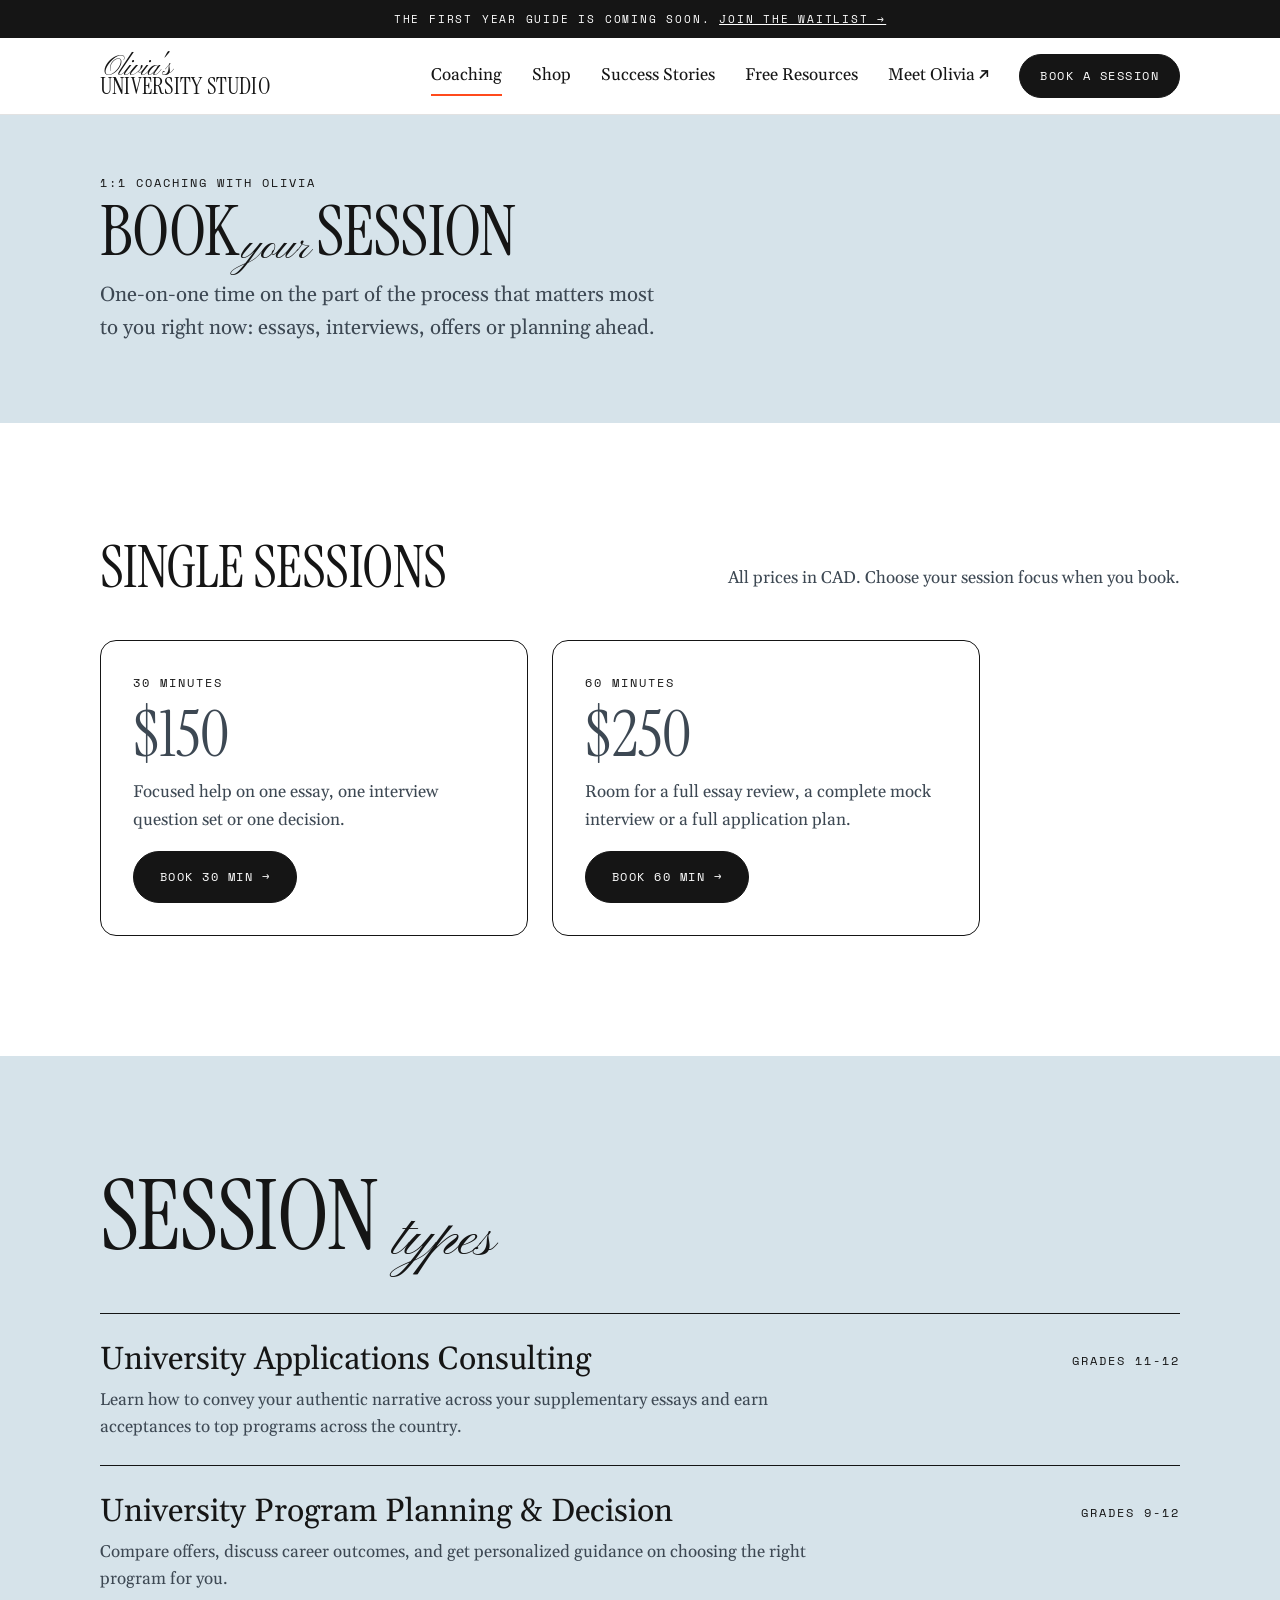
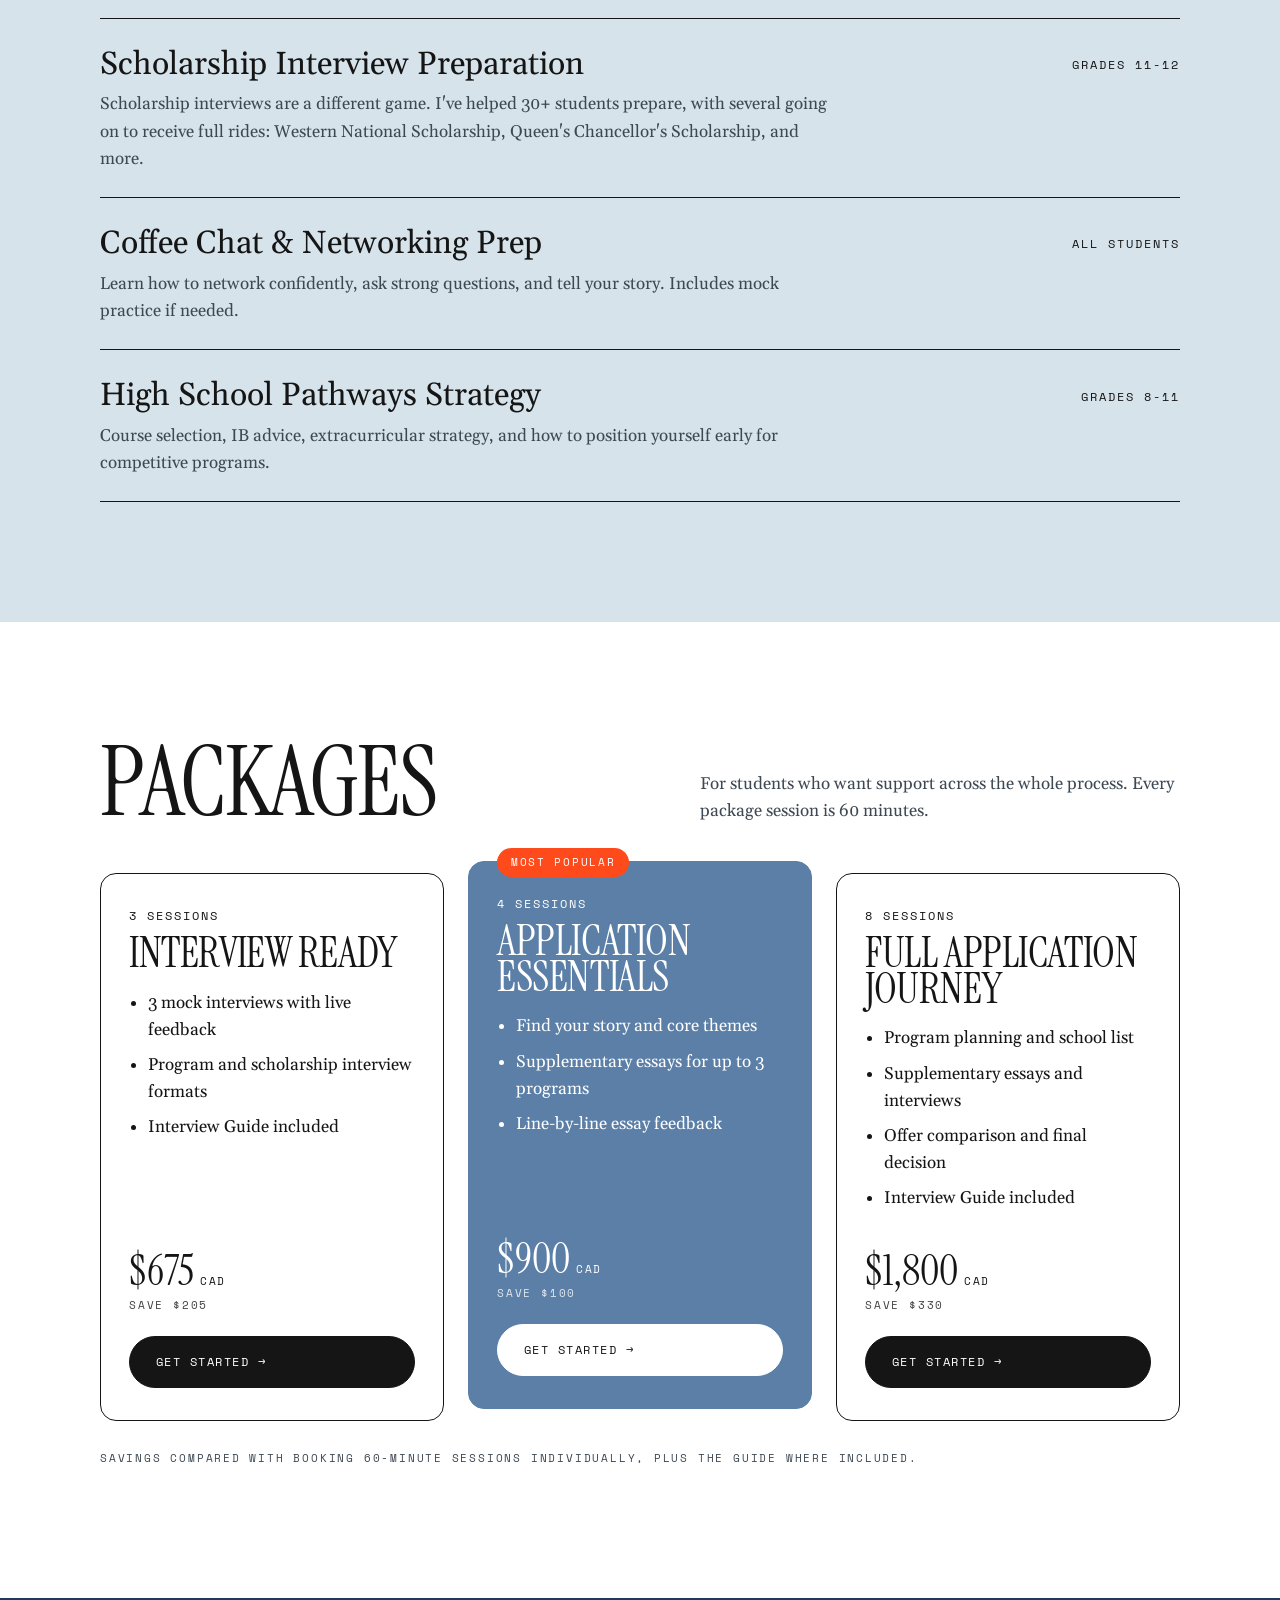
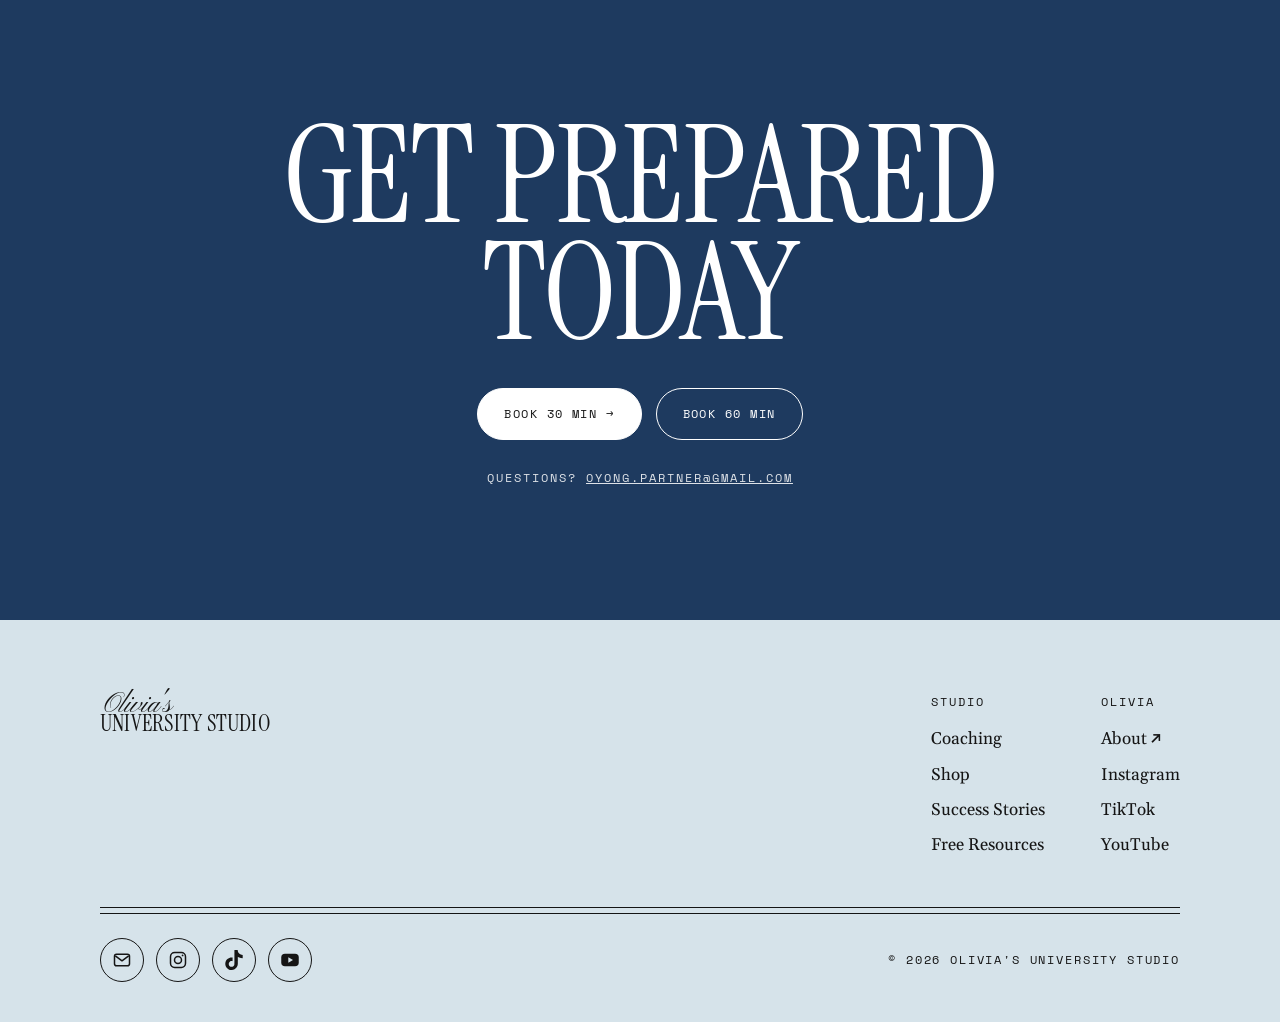
==== coaching.html @ 2d291491 "Get prepared today, with class of 2026 and 2027 promo cards Co-Authored-By: Claude Opus 5.5 <noreply" ====
<!doctype html>
<html lang="en">
<head>
  <meta charset="utf-8">
  <meta name="viewport" content="width=device-width, initial-scale=1">
  <title>1:1 Coaching | Olivia's University Studio</title>
  <meta name="description" content="1:1 university admissions coaching: 30 min $150, 60 min $250 CAD. Applications, scholarship interviews, program decisions and high school pathways.">
  <meta property="og:title" content="1:1 Coaching | Olivia's University Studio">
  <meta property="og:type" content="website">
  <link rel="icon" href="assets/favicon.svg" type="image/svg+xml">
  <link rel="preconnect" href="https://fonts.googleapis.com">
  <link rel="preconnect" href="https://fonts.gstatic.com" crossorigin>
  <link href="https://fonts.googleapis.com/css2?family=Instrument+Serif:ital@0;1&family=Pinyon+Script&family=Gelasio:ital,wght@0,400;0,600;0,700;1,400;1,700&family=Space+Mono:wght@400;700&display=swap" rel="stylesheet">
  <link rel="stylesheet" href="assets/brand.css?v=202610042224">
  <link rel="stylesheet" href="assets/site.css?v=202610042224">
</head>
<body>
  <div class="announce mono">The First Year Guide is coming soon. <a data-link="waitlist" href="https://forms.gle/zMGZJQcMr5tQE6yZ8">Join the waitlist &rarr;</a></div>

  <header class="site-header">
    <div class="wrap header-inner">
      <a class="brand" href="./" aria-label="Olivia's University Studio home">
        <span class="script">Olivia's</span>
        <span class="display">University Studio</span>
      </a>
      <button class="nav-toggle mono" aria-expanded="false" aria-controls="site-nav">Menu</button>
      <nav class="site-nav" id="site-nav">
        <a href="coaching.html" aria-current="page">Coaching</a>
        <a href="shop.html">Shop</a>
        <a href="stories.html">Success Stories</a>
        <a href="resources.html">Free Resources</a>
        <a data-link="portfolio" href="/">Meet Olivia &nearr;</a>
        <a class="btn btn-dark" data-link="book30" href="https://calendly.com/oyong-work/30min">Book a session</a>
      </nav>
    </div>
  </header>

  <main>
    <section class="page-hero">
      <div class="wrap">
        <span class="mono eyebrow">1:1 coaching with Olivia</span>
        <h1 class="display h-xl"><span>Book</span><span class="script">your</span><span>session</span></h1>
        <p class="lede">One-on-one time on the part of the process that matters most to you right now: essays, interviews, offers or planning ahead.</p>
      </div>
    </section>

    <section class="section" id="book">
      <div class="wrap">
        <div class="section-head reveal">
          <h2 class="display h-md">Single sessions</h2>
          <p>All prices in CAD. Choose your session focus when you book.</p>
        </div>
        <div class="pricing">
          <article class="price-card reveal">
            <span class="mono">30 minutes</span>
            <p class="price">$150</p>
            <p>Focused help on one essay, one interview question set or one decision.</p>
            <a class="btn btn-dark" data-link="book30" href="https://calendly.com/oyong-work/30min">Book 30 min &rarr;</a>
          </article>
          <article class="price-card reveal">
            <span class="mono">60 minutes</span>
            <p class="price">$250</p>
            <p>Room for a full essay review, a complete mock interview or a full application plan.</p>
            <a class="btn btn-dark" data-link="book60" href="https://calendly.com/oyong-hba2027-ivey/60-min">Book 60 min &rarr;</a>
          </article>
        </div>
      </div>
    </section>

    <section class="section" style="background: var(--mist);">
      <div class="wrap">
        <div class="section-head reveal">
          <h2 class="display h-lg">Session <span class="script">types</span></h2>
        </div>
        <ul class="toc reveal">
          <li>
            <h3>University Applications Consulting</h3>
            <span class="mono grade">Grades 11-12</span>
            <p>Learn how to convey your authentic narrative across your supplementary essays and earn acceptances to top programs across the country.</p>
          </li>
          <li>
            <h3>University Program Planning &amp; Decision</h3>
            <span class="mono grade">Grades 9-12</span>
            <p>Compare offers, discuss career outcomes, and get personalized guidance on choosing the right program for you.</p>
          </li>
          <li>
            <h3>Scholarship Interview Preparation</h3>
            <span class="mono grade">Grades 11-12</span>
            <p>Scholarship interviews are a different game. I've helped 30+ students prepare, with several going on to receive full rides: Western National Scholarship, Queen's Chancellor's Scholarship, and more.</p>
          </li>
          <li>
            <h3>Coffee Chat &amp; Networking Prep</h3>
            <span class="mono grade">All students</span>
            <p>Learn how to network confidently, ask strong questions, and tell your story. Includes mock practice if needed.</p>
          </li>
          <li>
            <h3>High School Pathways Strategy</h3>
            <span class="mono grade">Grades 8-11</span>
            <p>Course selection, IB advice, extracurricular strategy, and how to position yourself early for competitive programs.</p>
          </li>
        </ul>
      </div>
    </section>

    <section class="section" id="packages">
      <div class="wrap">
        <div class="section-head reveal">
          <h2 class="display h-lg">Packages</h2>
          <p>For students who want support across the whole process. Every package session is 60 minutes.</p>
        </div>
        <div class="package-grid">
          <article class="package reveal">
            <span class="mono">3 sessions</span>
            <h3 class="display">Interview Ready</h3>
            <ul>
              <li>3 mock interviews with live feedback</li>
              <li>Program and scholarship interview formats</li>
              <li>Interview Guide included</li>
            </ul>
            <p class="price">$675<small>CAD</small></p>
            <p class="mono save">Save $205</p>
            <a class="btn btn-dark" data-link="pkgInterview" href="mailto:oyong.partner@gmail.com">Get started &rarr;</a>
          </article>
          <article class="package featured reveal">
            <span class="badge mono">Most popular</span>
            <span class="mono">4 sessions</span>
            <h3 class="display">Application Essentials</h3>
            <ul>
              <li>Find your story and core themes</li>
              <li>Supplementary essays for up to 3 programs</li>
              <li>Line-by-line essay feedback</li>
            </ul>
            <p class="price">$900<small>CAD</small></p>
            <p class="mono save">Save $100</p>
            <a class="btn btn-dark" data-link="pkgEssentials" href="mailto:oyong.partner@gmail.com">Get started &rarr;</a>
          </article>
          <article class="package reveal">
            <span class="mono">8 sessions</span>
            <h3 class="display">Full Application Journey</h3>
            <ul>
              <li>Program planning and school list</li>
              <li>Supplementary essays and interviews</li>
              <li>Offer comparison and final decision</li>
              <li>Interview Guide included</li>
            </ul>
            <p class="price">$1,800<small>CAD</small></p>
            <p class="mono save">Save $330</p>
            <a class="btn btn-dark" data-link="pkgJourney" href="mailto:oyong.partner@gmail.com">Get started &rarr;</a>
          </article>
        </div>
        <p class="mono fine">Savings compared with booking 60-minute sessions individually, plus the guide where included.</p>
      </div>
    </section>

    <section class="section cta-band">
      <div class="wrap">
        <h2 class="display h-xl">Get prepared<br>today</h2>
        <div class="btn-row">
          <a class="btn btn-white" data-link="book30" href="https://calendly.com/oyong-work/30min">Book 30 min &rarr;</a>
          <a class="btn btn-ghost-white" data-link="book60" href="https://calendly.com/oyong-hba2027-ivey/60-min">Book 60 min</a>
        </div>
        <p class="mono">Questions? <a data-link="email" href="mailto:oyong.partner@gmail.com">oyong.partner@gmail.com</a></p>
      </div>
    </section>
  </main>

  <footer class="site-footer">
    <div class="wrap">
      <div class="footer-top">
        <a class="brand" href="./">
          <span class="script">Olivia's</span>
          <span class="display">University Studio</span>
        </a>
        <div class="footer-links">
          <div>
            <h4 class="mono">Studio</h4>
            <ul>
              <li><a href="coaching.html">Coaching</a></li>
              <li><a href="shop.html">Shop</a></li>
              <li><a href="stories.html">Success Stories</a></li>
              <li><a href="resources.html">Free Resources</a></li>
            </ul>
          </div>
          <div>
            <h4 class="mono">Olivia</h4>
            <ul>
              <li><a data-link="portfolio" href="/">About &nearr;</a></li>
              <li><a data-link="instagram" href="https://www.instagram.com/hey.coach.liv/">Instagram</a></li>
              <li><a data-link="tiktok" href="https://www.tiktok.com/@hey.coach.liv">TikTok</a></li>
              <li><a data-link="youtube" href="https://www.youtube.com/@OliviaUniStudio">YouTube</a></li>
            </ul>
          </div>
        </div>
      </div>
      <hr class="double-rule">
      <div class="footer-meta mono">
        <div class="handles footer-social">
          <a data-link="email" href="mailto:oyong.partner@gmail.com" aria-label="Email oyong.partner@gmail.com"><svg viewBox="0 0 24 24" fill="none" stroke="currentColor" stroke-width="1.8" stroke-linejoin="round" aria-hidden="true"><rect x="3" y="5" width="18" height="14" rx="2.5"/><path d="M4 7l8 6 8-6"/></svg></a>
          <a data-link="instagram" href="https://www.instagram.com/hey.coach.liv/" aria-label="Instagram @hey.coach.liv"><svg viewBox="0 0 24 24" fill="none" stroke="currentColor" stroke-width="1.8" aria-hidden="true"><rect x="3" y="3" width="18" height="18" rx="5"/><circle cx="12" cy="12" r="4.2"/><circle cx="17.5" cy="6.5" r="1.1" fill="currentColor" stroke="none"/></svg></a>
          <a data-link="tiktok" href="https://www.tiktok.com/@hey.coach.liv" aria-label="TikTok @hey.coach.liv"><svg viewBox="0 0 24 24" fill="currentColor" aria-hidden="true"><path d="M12.525.02c1.31-.02 2.61-.01 3.91-.02.08 1.53.63 3.09 1.75 4.17 1.12 1.11 2.7 1.62 4.24 1.79v4.03c-1.44-.05-2.89-.35-4.2-.97-.57-.26-1.1-.59-1.62-.93-.01 2.92.01 5.84-.02 8.75-.08 1.4-.54 2.79-1.35 3.94-1.31 1.92-3.58 3.17-5.91 3.21-1.43.08-2.86-.31-4.08-1.03-2.02-1.19-3.44-3.37-3.65-5.71-.02-.5-.03-1-.01-1.49.18-1.9 1.12-3.72 2.58-4.96 1.66-1.44 3.98-2.13 6.15-1.72.02 1.48-.04 2.96-.04 4.44-.99-.32-2.15-.23-3.02.37-.63.41-1.11 1.04-1.36 1.75-.21.51-.15 1.07-.14 1.61.24 1.64 1.82 3.02 3.5 2.87 1.12-.01 2.19-.66 2.77-1.61.19-.33.4-.67.41-1.06.1-1.79.06-3.57.07-5.36.01-4.03-.01-8.05.02-12.07z"/></svg></a>
          <a data-link="youtube" href="https://www.youtube.com/@OliviaUniStudio" aria-label="YouTube @OliviaUniStudio"><svg viewBox="0 0 24 24" aria-hidden="true"><rect x="1.5" y="4.5" width="21" height="15" rx="4.5" fill="currentColor"/><path d="M10 8.8v6.4l5.6-3.2z" style="fill: var(--mist)"/></svg></a>
        </div>

        <span>&copy; <span data-year>2026</span> Olivia's University Studio</span>
      </div>
    </div>
  </footer>

  <script src="assets/main.js?v=202610042224"></script>
</body>
</html>
---- assets/brand.css ----
/* Brand system shared by hey-coach-liv.github.io and /studio. Keep both copies identical. */
:root {
  --steel: #5b7fa6;
  --dusty: #88aec0;
  --mist: #d6e3ea;
  --mist-light: #edf3f6;
  --slate: #4a6e86;
  --navy: #1e3a5f;
  --ink: #151515;
  --ink-soft: #3d4853;
  --white: #ffffff;
  --accent: #ff4a1c;
  --queens: #b90e31;
  --western: #4f2683;

  --font-display: "Instrument Serif", "Times New Roman", serif;
  --font-script: "Pinyon Script", cursive;
  --font-body: "Gelasio", Georgia, serif;
  --font-mono: "Space Mono", ui-monospace, monospace;

  --wrap: 1160px;
  --gutter: clamp(16px, 4vw, 40px);
  --radius: 16px;
  --shadow-hard: 6px 6px 0 var(--ink);
}

*, *::before, *::after { box-sizing: border-box; }
html { scroll-behavior: smooth; }
body {
  margin: 0;
  background: var(--mist-light);
  color: var(--ink);
  font-family: var(--font-body);
  font-size: 1.0625rem;
  line-height: 1.6;
  -webkit-font-smoothing: antialiased;
  overflow-x: hidden;
}
img, svg { display: block; max-width: 100%; }
a { color: inherit; }
p { margin: 0 0 1em; }
h1, h2, h3 { margin: 0; font-weight: 400; }

.wrap { max-width: var(--wrap); margin: 0 auto; padding: 0 var(--gutter); }
.section { padding: clamp(64px, 10vw, 120px) 0; }
.sr-only { position: absolute; width: 1px; height: 1px; overflow: hidden; clip: rect(0 0 0 0); white-space: nowrap; }

/* Type */
.display {
  font-family: var(--font-display);
  font-weight: 400;
  text-transform: uppercase;
  line-height: 0.86;
  letter-spacing: -0.01em;
}
.script {
  font-family: var(--font-script);
  text-transform: none;
  letter-spacing: 0;
  line-height: 1;
}
.mono {
  font-family: var(--font-mono);
  font-size: 0.78rem;
  letter-spacing: 0.16em;
  text-transform: uppercase;
}
.h-xl { font-size: clamp(3.6rem, 11vw, 8.5rem); }
.h-lg { font-size: clamp(3rem, 8vw, 6rem); }
.h-md { font-size: clamp(2.2rem, 5vw, 3.6rem); }
.h-xl .script, .h-lg .script, .h-md .script { font-size: 0.62em; display: inline-block; transform: translateY(0.08em); }
.lede { font-size: clamp(1.1rem, 1.6vw, 1.3rem); color: var(--ink-soft); max-width: 36rem; }
.eyebrow { display: block; margin-bottom: 20px; }

/* Buttons */
.btn {
  display: inline-flex;
  align-items: center;
  gap: 10px;
  padding: 15px 26px;
  border-radius: 999px;
  border: 1.5px solid var(--ink);
  font-family: var(--font-mono);
  font-size: 0.78rem;
  letter-spacing: 0.12em;
  text-transform: uppercase;
  text-decoration: none;
  transition: transform 0.15s ease, box-shadow 0.15s ease, background 0.15s ease;
}
.btn:hover { transform: translate(-2px, -2px); box-shadow: 4px 4px 0 var(--ink); }
.btn-dark { background: var(--ink); color: var(--white); }
.btn-dark:hover { box-shadow: 4px 4px 0 var(--accent); }
.btn-light { background: transparent; color: var(--ink); }
.btn-white { background: var(--white); color: var(--ink); border-color: var(--white); }
.btn-white:hover { box-shadow: 4px 4px 0 var(--ink); }
.btn-ghost-white { background: transparent; color: var(--white); border-color: var(--white); }
.btn-ghost-white:hover { box-shadow: 4px 4px 0 var(--white); }
.btn-row { display: flex; flex-wrap: wrap; gap: 14px; }

/* Header */
.announce {
  background: var(--ink);
  color: var(--white);
  text-align: center;
  padding: 10px var(--gutter);
  font-size: 0.7rem;
}
.announce a { color: var(--white); }
.site-header {
  position: sticky;
  top: 0;
  z-index: 50;
  background: rgba(237, 243, 246, 0.92);
  backdrop-filter: blur(10px);
  border-bottom: 1px solid rgba(21, 21, 21, 0.12);
}
.header-inner { display: flex; align-items: center; justify-content: space-between; gap: 24px; min-height: 76px; }
.site-nav { display: flex; align-items: center; gap: 30px; }
.site-nav a { text-decoration: none; }
.site-nav a:not(.btn) { position: relative; padding: 6px 0; }
.site-nav a:not(.btn)::after {
  content: "";
  position: absolute;
  left: 0; right: 100%; bottom: 0;
  height: 1.5px;
  background: var(--accent);
  transition: right 0.2s ease;
}
.site-nav a:not(.btn):hover::after, .site-nav a[aria-current="page"]::after { right: 0; }
.site-nav .btn { padding: 11px 20px; }
.nav-toggle {
  display: none;
  background: none;
  border: 1.5px solid var(--ink);
  border-radius: 999px;
  padding: 9px 16px;
  font: inherit;
  cursor: pointer;
}

@media (max-width: 860px) {
  .nav-toggle { display: inline-block; }
  .site-nav {
    position: absolute;
    top: 100%; left: 0; right: 0;
    flex-direction: column;
    align-items: flex-start;
    gap: 18px;
    padding: 24px var(--gutter) 32px;
    background: var(--mist-light);
    border-bottom: 1px solid rgba(21, 21, 21, 0.12);
    display: none;
  }
  .site-nav.is-open { display: flex; }
}

/* Footer */
.site-footer { background: var(--mist); padding: 72px 0 40px; }
.footer-top { display: flex; flex-wrap: wrap; justify-content: space-between; gap: 40px; }
.footer-links { display: flex; gap: 56px; flex-wrap: wrap; }
.footer-links h4 { margin: 0 0 14px; font-weight: 400; }
.footer-links ul { list-style: none; margin: 0; padding: 0; display: grid; gap: 8px; }
.footer-links a { text-decoration: none; }
.footer-links a:hover { text-decoration: underline; text-decoration-color: var(--accent); }
.double-rule { border: 0; border-top: 1.5px solid var(--ink); border-bottom: 1.5px solid var(--ink); height: 7px; margin: 48px 0 24px; }
.footer-meta { display: flex; flex-wrap: wrap; justify-content: space-between; align-items: center; gap: 16px 32px; font-size: 0.72rem; }
.footer-meta a { text-decoration: none; }
.footer-meta .handles { display: flex; flex-wrap: wrap; gap: 12px 28px; }

/* Shared marks */
.mountains { width: 120px; color: currentColor; }
.scribble { position: absolute; pointer-events: none; color: var(--accent); }
.photo-placeholder {
  display: grid;
  place-items: center;
  aspect-ratio: 1;
  border-radius: 50%;
  background: radial-gradient(circle at 50% 35%, #f4f6f8, #a9b3bc);
  color: var(--ink-soft);
  text-align: center;
  padding: 20px;
}

/* Reveal on scroll */
.reveal { opacity: 0; transform: translateY(18px); transition: opacity 0.6s ease, transform 0.6s ease; }
.reveal.is-visible { opacity: 1; transform: none; }
@media (prefers-reduced-motion: reduce) {
  html { scroll-behavior: auto; }
  .reveal { opacity: 1; transform: none; transition: none; }
  .btn { transition: none; }
}

:focus-visible { outline: 2px solid var(--accent); outline-offset: 3px; }

/* Pencil cursor */
html, body { cursor: url("data:image/svg+xml,<svg xmlns='http://www.w3.org/2000/svg' width='32' height='32' viewBox='0 0 32 32'><path d='M10 6 L26 22 L22 26 L6 10 Z' fill='%23f5c644' stroke='%23151515' stroke-width='1.5' stroke-linejoin='round'/><path d='M26 22 L29 25 L25 29 L22 26 Z' fill='%23f2a7bc' stroke='%23151515' stroke-width='1.5' stroke-linejoin='round'/><path d='M2 2 L10 6 L6 10 Z' fill='%23f3d9b1' stroke='%23151515' stroke-width='1.5' stroke-linejoin='round'/><path d='M2 2 L5.5 3.8 L3.8 5.5 Z' fill='%23151515'/></svg>") 2 2, auto; }
a, button, .btn, [role="button"], summary, label { cursor: url("data:image/svg+xml,<svg xmlns='http://www.w3.org/2000/svg' width='32' height='32' viewBox='0 0 32 32'><path d='M10 6 L26 22 L22 26 L6 10 Z' fill='%23f5c644' stroke='%23151515' stroke-width='1.5' stroke-linejoin='round'/><path d='M26 22 L29 25 L25 29 L22 26 Z' fill='%23ff4a1c' stroke='%23151515' stroke-width='1.5' stroke-linejoin='round'/><path d='M2 2 L10 6 L6 10 Z' fill='%23f3d9b1' stroke='%23151515' stroke-width='1.5' stroke-linejoin='round'/><path d='M2 2 L5.5 3.8 L3.8 5.5 Z' fill='%23151515'/></svg>") 2 2, pointer; }

/* Footer social icons */
.footer-meta .footer-social { display: flex; gap: 12px; }
.footer-social a { display: grid; place-items: center; width: 44px; height: 44px; border: 1.5px solid var(--ink); border-radius: 50%; color: var(--ink); transition: transform 0.15s ease, box-shadow 0.15s ease; }
.footer-social a:hover { transform: translate(-2px, -2px); box-shadow: 3px 3px 0 var(--navy); }
.footer-social svg { width: 20px; height: 20px; }
---- assets/site.css ----
/* Studio palette: mist, steel and navy only */
body { background: var(--white); }
.site-header { background: rgba(255, 255, 255, 0.92); }
@media (max-width: 860px) { .site-nav { background: var(--white); } }

/* Brand wordmark */
.brand { display: inline-flex; flex-direction: column; align-items: flex-start; text-decoration: none; line-height: 1; }
.brand .script { font-size: 1.75rem; margin-bottom: -6px; margin-left: 4px; }
.brand .display { font-size: 1.45rem; letter-spacing: 0.01em; }

/* Hero */
.hero { background: var(--mist); padding: clamp(56px, 8vw, 104px) 0 clamp(72px, 9vw, 120px); overflow: hidden; }
.hero-grid { display: grid; grid-template-columns: 1.25fr 0.75fr; align-items: center; gap: clamp(40px, 6vw, 80px); }
.hero h1 { margin-bottom: 28px; font-size: clamp(3.4rem, 8vw, 6.6rem); }
.hero h1 > span { display: block; }
.hero h1 .script { margin: -0.12em 0 -0.22em 0.7em; }
.hero .lede { margin-bottom: 32px; }
.hero .price-note { margin-top: 22px; color: var(--ink-soft); }
.hero-visual { position: relative; justify-self: center; width: min(360px, 100%); }
.hero-visual .guide-cover { transform: rotate(3deg); }
.hero-visual .scribble { width: 118%; left: -9%; top: 37%; height: 40%; }
.hero-visual .tag {
  position: absolute;
  left: -46px; bottom: -34px;
  font-family: var(--font-script);
  font-size: 2rem;
  color: var(--ink);
  transform: rotate(-6deg);
}
.underline-hand { position: relative; display: inline-block; }
.underline-hand svg { position: absolute; left: -2%; bottom: -0.12em; width: 104%; height: 0.22em; color: var(--accent); }

/* Guide cover mockup */
.guide-cover {
  aspect-ratio: 8.5 / 11;
  container-type: inline-size;
  background: var(--steel);
  color: var(--white);
  border-radius: 6px;
  box-shadow: 0 30px 60px -20px rgba(30, 58, 95, 0.55), 0 2px 0 rgba(255, 255, 255, 0.2) inset;
  padding: 12% 10% 8%;
  display: flex;
  flex-direction: column;
  align-items: center;
  text-align: center;
}
.guide-cover .mountains { width: 44%; margin-left: 30%; margin-bottom: -8%; }
.guide-cover .script { font-size: 17cqi; }
.guide-cover .title { font-size: 19cqi; margin-top: 2%; }
.guide-cover .sub { font-family: var(--font-body); font-size: 4.2cqi; letter-spacing: 0.04em; margin-top: 8%; text-transform: uppercase; }
.guide-cover .cats { margin-top: auto; display: flex; gap: 3cqi; font-size: 2.8cqi; letter-spacing: 0.1em; }
.guide-cover.is-soon { background: var(--navy); }
.guide-cover .stamp {
  margin-top: auto;
  font-size: 3.4cqi;
  border: 1.5px solid var(--white);
  border-radius: 999px;
  padding: 6px 14px;
  font-size: 0.6rem;
}

/* Stats strip */
.stats { background: var(--navy); color: var(--white); padding: 44px 0; }
.stats-grid { display: grid; grid-template-columns: repeat(4, 1fr); gap: 32px; }
.stat strong { display: block; font-family: var(--font-display); font-weight: 400; font-size: clamp(2.8rem, 5vw, 4rem); line-height: 1; }
.stat span { display: block; margin-top: 8px; font-size: 0.68rem; line-height: 1.6; opacity: 0.9; }

/* Section heads */
.section-head { display: flex; flex-wrap: wrap; justify-content: space-between; align-items: flex-end; gap: 24px; margin-bottom: 48px; }
.section-head p { max-width: 30rem; margin: 0; color: var(--ink-soft); }

/* Session cards */
.session-grid { display: grid; grid-template-columns: repeat(6, 1fr); gap: 20px; }
.session-card {
  grid-column: span 2;
  background: var(--white);
  border: 1.5px solid var(--ink);
  border-radius: var(--radius);
  padding: 28px;
  display: flex;
  flex-direction: column;
  gap: 14px;
  transition: transform 0.2s ease, box-shadow 0.2s ease;
}
.session-card:nth-child(4), .session-card:nth-child(5) { grid-column: span 3; }
.session-card:hover { transform: translate(-3px, -3px); box-shadow: var(--shadow-hard); }
.session-card .grade { color: var(--navy); }
.session-card h3 { font-size: 1.4rem; font-weight: 700; line-height: 1.2; }
.session-card p { margin: 0; color: var(--ink-soft); font-size: 1rem; }
.center-cta { display: flex; justify-content: center; margin-top: 48px; }

/* Products */
.product-grid { display: grid; grid-template-columns: repeat(2, 1fr); gap: 28px; }
.product-card {
  background: var(--white);
  border-radius: calc(var(--radius) + 8px);
  padding: 28px;
  display: grid;
  grid-template-columns: 0.8fr 1fr;
  gap: 28px;
  align-items: center;
}
.product-card .guide-cover .sub, .product-card .guide-cover .cats { display: none; }
.product-card h3 { font-size: 1.6rem; font-weight: 700; margin: 8px 0 10px; line-height: 1.15; }
.product-card p { color: var(--ink-soft); font-size: 1rem; }
.price { font-family: var(--font-display); font-size: 2.6rem; line-height: 1; margin: 6px 0 20px; }
.price small { font-family: var(--font-mono); font-size: 0.7rem; letter-spacing: 0.14em; margin-left: 6px; }

/* Testimonials / acceptance cards */
.stories { background: var(--steel); color: var(--white); }
.stories .section-head p { color: rgba(255, 255, 255, 0.85); }
.accept-list { display: grid; gap: 32px; }
.accept {
  display: grid;
  grid-template-columns: 1.6fr 1fr;
  border-radius: var(--radius);
  overflow: hidden;
  border: 3px solid var(--school);
  background: var(--white);
  color: var(--ink);
}
.accept.queens { --school: var(--queens); }
.accept.western { --school: var(--western); }
.accept.pharm { --school: #f5c644; }
.accept.pharm .school, .accept.pharm cite { color: var(--ink); }
.accept blockquote { margin: 0; padding: 32px 36px; font-size: 1.05rem; }
.accept blockquote p { margin-bottom: 18px; }
.accept mark { background: color-mix(in srgb, var(--school) 16%, white); color: inherit; padding: 0 3px; }
.accept cite { display: inline-block; font-style: normal; font-weight: 700; background: var(--school); color: var(--white); padding: 4px 12px; }
.accept .school {
  background: var(--school);
  color: var(--white);
  padding: 32px;
  display: flex;
  flex-direction: column;
  justify-content: center;
  text-align: center;
  gap: 18px;
}
.accept .school .name { font-family: var(--font-body); font-size: 2.6rem; line-height: 1; }
.accept .school .mono { font-size: 0.82rem; line-height: 1.7; letter-spacing: 0.08em; }
.quote-box {
  background: var(--white);
  color: var(--ink);
  border: 2px solid var(--ink);
  border-radius: 22px;
  box-shadow: var(--shadow-hard);
  padding: 28px 32px;
  max-width: 36rem;
}
.quote-box p { margin-bottom: 14px; }

/* Letter / meet Olivia */
.letter { background: var(--mist); color: var(--ink); overflow: hidden; }
.letter-grid { display: grid; grid-template-columns: 0.9fr 1.1fr; gap: clamp(40px, 6vw, 88px); align-items: start; }
.headshot { width: min(400px, 100%); height: auto; aspect-ratio: 1; border-radius: 50%; object-fit: cover; object-position: 50% 30%; margin: 0 auto; box-shadow: 0 30px 60px -24px rgba(30, 58, 95, 0.6); }
.offers-card { margin-top: 40px; border-top: 1.5px solid var(--ink); padding-top: 18px; }
.offers-card ul { list-style: none; margin: 14px 0 0; padding: 0; }
.offers-card li { display: flex; justify-content: space-between; align-items: baseline; gap: 16px; padding: 10px 0; border-bottom: 1px solid rgba(21, 21, 21, 0.35); font-size: 1rem; }
.offers-card li .mono { font-size: 0.68rem; letter-spacing: 0.08em; white-space: nowrap; }
.offers-card .note { display: block; margin-top: 12px; font-size: 0.62rem; opacity: 0.85; }
.letter h2 .script { display: block; margin: -0.1em 0 -0.05em 0.8em; }
.letter .dear { font-family: var(--font-body); font-style: italic; font-weight: 700; font-size: clamp(2.2rem, 4vw, 3.2rem); line-height: 1.1; margin: 32px 0 20px; }
.letter p { font-size: 1.1rem; max-width: 34rem; }
.letter .sign { font-family: var(--font-script); font-size: 2.6rem; margin: 6px 0 28px; }

/* Closing CTA */
.cta-band { background: var(--navy); color: var(--white); text-align: center; }
.cta-band h2 { margin-bottom: 36px; }
.cta-band .btn-row { justify-content: center; }
.cta-band .mono { margin-top: 28px; opacity: 0.85; }
.cta-band .mono a { color: var(--white); }

/* Page hero (inner pages) */
.page-hero { background: var(--mist); padding: clamp(56px, 8vw, 100px) 0; }
.page-hero h1 > span { display: block; }
.page-hero h1 .script { margin: -0.12em 0 -0.22em 0.8em; }
.page-hero .lede { margin-top: 28px; }

/* Pricing */
.pricing { display: grid; grid-template-columns: repeat(2, 1fr); gap: 24px; max-width: 880px; }
.price-card {
  background: var(--white);
  border: 1.5px solid var(--ink);
  border-radius: var(--radius);
  padding: 32px;
  display: flex;
  flex-direction: column;
}
.price-card .price { font-size: 4rem; margin: 10px 0 12px; }
.price-card p { color: var(--ink-soft); flex: 1; }
.price-card .btn { align-self: flex-start; }

/* Table-of-contents list (session types) */
.toc { list-style: none; margin: 0; padding: 0; }
.toc li { padding: 28px 0 24px; border-bottom: 1.5px solid var(--ink); display: grid; grid-template-columns: 1fr auto; gap: 8px 32px; }
.toc li:first-child { border-top: 1.5px solid var(--ink); }
.toc h3 { font-size: clamp(1.4rem, 2.6vw, 2rem); line-height: 1.15; }
.toc .grade { align-self: center; white-space: nowrap; }
.toc p { grid-column: 1 / -1; margin: 0; color: var(--ink-soft); max-width: 46rem; }

/* Packages */
.package-grid { display: grid; grid-template-columns: repeat(3, 1fr); gap: 24px; align-items: stretch; }
.package {
  background: var(--white);
  border: 1.5px solid var(--ink);
  border-radius: var(--radius);
  padding: 32px 28px;
  display: flex;
  flex-direction: column;
  position: relative;
}
.package.featured { background: var(--steel); color: var(--white); border-color: var(--steel); transform: translateY(-12px); }
.package .badge {
  position: absolute;
  top: -14px; left: 28px;
  background: var(--accent);
  color: var(--white);
  border-radius: 999px;
  padding: 6px 14px;
  font-size: 0.66rem;
}
.package h3 { font-size: 2.6rem; margin: 10px 0 18px; }
.package ul { margin: 0 0 24px; padding-left: 1.1em; flex: 1; }
.package li { margin-bottom: 8px; }
.package .price { margin-bottom: 4px; }
.package .save { margin-bottom: 22px; font-size: 0.7rem; opacity: 0.8; }
.package.featured .btn-dark { background: var(--white); color: var(--ink); border-color: var(--white); }
.fine { margin-top: 28px; color: var(--ink-soft); font-size: 0.7rem; }

/* Shop detail */
.product-detail { display: grid; grid-template-columns: 0.8fr 1.2fr; gap: clamp(40px, 7vw, 96px); align-items: start; }
.product-detail .guide-cover { position: sticky; top: 110px; }
.product-detail h2 { margin: 12px 0 14px; }
.product-detail .price { font-size: 3.4rem; }
.contents { list-style: none; margin: 28px 0 36px; padding: 0; }
.contents li { display: grid; grid-template-columns: 1fr auto; gap: 4px 24px; padding: 16px 0 14px; border-bottom: 1.5px solid var(--ink); }
.contents li:first-child { border-top: 1.5px solid var(--ink); }
.contents strong { font-weight: 400; font-size: 1.3rem; }
.contents .pg { font-size: 1.3rem; }
.contents span.mono { grid-column: 1 / -1; text-transform: none; letter-spacing: 0.02em; font-size: 0.78rem; color: var(--ink-soft); }
.soon-block { background: var(--steel); color: var(--white); border-radius: calc(var(--radius) + 8px); padding: clamp(32px, 5vw, 56px); display: grid; grid-template-columns: 0.5fr 1fr; gap: 40px; align-items: center; }
.soon-block .guide-cover { box-shadow: 0 20px 40px -20px rgba(30, 58, 95, 0.6); background: var(--navy); }
.soon-block p { font-size: 1.1rem; max-width: 30rem; }

/* Responsive */
@media (max-width: 960px) {
  .hero-grid, .letter-grid, .product-detail, .soon-block { grid-template-columns: 1fr; }
  .hero-visual { width: min(300px, 80%); margin-top: 16px; }
  .hero-visual .tag { left: -20px; }
  .stats-grid { grid-template-columns: repeat(2, 1fr); }
  .session-grid { grid-template-columns: 1fr 1fr; }
  .session-card, .session-card:nth-child(4), .session-card:nth-child(5) { grid-column: span 1; }
  .session-card:nth-child(5) { grid-column: span 2; }
  .product-grid { grid-template-columns: 1fr; }
  .accept { grid-template-columns: 1fr; }
  .accept .school { order: -1; padding: 24px; }
  .package-grid { grid-template-columns: 1fr; max-width: 520px; }
  .package.featured { transform: none; }
  .product-detail .guide-cover { position: static; max-width: 340px; }
  .soon-block .guide-cover { max-width: 220px; }
}
@media (max-width: 600px) {
  .session-grid { grid-template-columns: 1fr; }
  .session-card:nth-child(5) { grid-column: span 1; }
  .product-card { grid-template-columns: 1fr; }
  .product-card .guide-cover { max-width: 220px; }
  .pricing { grid-template-columns: 1fr; }
  .accept blockquote { padding: 24px; }
  .toc li { grid-template-columns: 1fr; }
}

/* Student wins slider */
.wins { background: var(--mist); overflow: hidden; }
.slider { overflow: hidden; -webkit-mask-image: linear-gradient(90deg, transparent, #000 6%, #000 94%, transparent); mask-image: linear-gradient(90deg, transparent, #000 6%, #000 94%, transparent); }
.slider-track { display: flex; width: max-content; animation: slide 90s linear infinite; }
.slider:hover .slider-track, .slider:focus-within .slider-track { animation-play-state: paused; }
.slider-set { display: flex; gap: 24px; padding: 8px 12px 16px; }
@keyframes slide { to { transform: translateX(-50%); } }
.t-card {
  margin: 0;
  width: 500px;
  flex: none;
  background: var(--white);
  border: 1.5px solid var(--ink);
  border-radius: var(--radius);
  box-shadow: 5px 5px 0 var(--navy);
  padding: 22px 24px 18px;
  display: flex;
  flex-direction: column;
  gap: 12px;
}
.t-tag { align-self: flex-start; background: var(--navy); color: var(--white); border-radius: 999px; padding: 7px 14px; font-size: 0.74rem; }
.t-card blockquote { margin: 0; font-size: 1.14rem; line-height: 1.55; flex: 1; }
.t-card figcaption { color: var(--steel); font-size: 0.76rem; letter-spacing: 0.1em; text-transform: none; }
.t-logo { height: 40px; width: auto; max-width: 170px; object-fit: contain; align-self: flex-start; }
.t-logo[src*="rotman"] { height: 28px; margin: 6px 0; }
.t-banks { display: flex; align-items: center; gap: 14px; padding-top: 14px; border-top: 1px solid var(--mist); }
.t-banks img { height: 26px; width: auto; max-width: 64px; object-fit: contain; }
@media (max-width: 600px) { .t-card { width: 86vw; } .t-banks { gap: 10px; } .t-banks img { height: 22px; } }
@media (prefers-reduced-motion: reduce) {
  .slider { overflow-x: auto; -webkit-mask-image: none; mask-image: none; }
  .slider-track { animation: none; }
  .slider-set[aria-hidden="true"] { display: none; }
}

/* Reel feature */
.reel-grid { display: grid; grid-template-columns: 0.75fr 1.25fr; gap: clamp(40px, 6vw, 88px); align-items: center; }
.reel-grid h2 { margin: 4px 0 24px; }
.reel-grid .lede { margin-bottom: 32px; font-style: italic; }
.video { display: flex; flex-direction: column; border-radius: var(--radius); overflow: hidden; background: var(--navy); color: var(--white); text-decoration: none; max-width: 400px; transition: transform 0.2s ease, box-shadow 0.2s ease; }
.video:hover { transform: translate(-3px, -3px); box-shadow: 6px 6px 0 var(--steel); }
.video .frame { position: relative; aspect-ratio: 592 / 701; overflow: hidden; background: var(--mist); }
.video .thumb { width: 100%; height: 100%; object-fit: cover; object-position: 50% 0; }
.video .play { position: absolute; top: 14px; left: 14px; width: 44px; height: 44px; border-radius: 50%; background: rgba(21, 21, 21, 0.55); color: var(--white); display: grid; place-items: center; }
.video .caption { display: flex; justify-content: space-between; align-items: baseline; gap: 12px; padding: 16px 20px 18px; }
.video .label { font-family: var(--font-display); text-transform: uppercase; font-size: 1.9rem; line-height: 1; }
.video .caption .mono { white-space: nowrap; font-size: 0.66rem; }
@media (max-width: 900px) { .reel-grid { grid-template-columns: 1fr; } }
.reel-feature { padding-top: 0; }
.reel-feature .video .frame { padding: 12px 12px 0; background: var(--navy); aspect-ratio: auto; }
.reel-feature .video .thumb { display: block; width: 100%; height: auto; object-fit: contain; border-radius: 8px; }
.reel-feature .video .play { top: 24px; left: 24px; }

/* Free resources */
.doc-grid { display: grid; grid-template-columns: repeat(3, 1fr); gap: 20px; }
.doc-card { display: flex; flex-direction: column; gap: 10px; background: var(--white); border: 1.5px solid var(--ink); border-radius: var(--radius); padding: 28px; text-decoration: none; transition: transform 0.2s ease, box-shadow 0.2s ease; }
.doc-card:hover { transform: translate(-3px, -3px); box-shadow: 6px 6px 0 var(--navy); }
.doc-card.is-soon { border-style: dashed; pointer-events: none; }
.doc-card.is-soon h3, .doc-card.is-soon p { color: var(--ink-soft); }
.doc-icon { width: 44px; height: 44px; border-radius: 12px; background: var(--mist); color: var(--navy); display: grid; place-items: center; }
.doc-icon svg { width: 24px; height: 24px; }
.doc-card .mono { color: var(--steel); font-size: 0.68rem; }
.doc-card h3 { font-size: 1.35rem; font-weight: 700; line-height: 1.2; }
.doc-card p { margin: 0; color: var(--ink-soft); }
.video-grid { display: grid; grid-template-columns: repeat(4, 1fr); gap: 20px; align-items: start; }
.video-grid .video { max-width: none; }
.video-grid .video .frame { padding: 10px 10px 0; background: var(--navy); aspect-ratio: auto; }
.video-grid .video .thumb { display: block; width: 100%; height: auto; border-radius: 8px; object-fit: contain; }
.video-grid .video .play { top: 20px; left: 20px; }
.video-grid .video .label { font-size: 1.6rem; }

/* Leave a note */
.sent-note { background: var(--steel); color: var(--white); border-radius: var(--radius); padding: 18px 24px; margin-bottom: 28px; }
.note-form { display: grid; grid-template-columns: 1.4fr 1fr; gap: 32px; align-items: start; }
.sandbox { border: 1.5px solid var(--ink); border-radius: var(--radius); overflow: hidden; background: var(--white); box-shadow: 6px 6px 0 var(--navy); }
.toolbar { display: flex; flex-wrap: wrap; gap: 10px 18px; align-items: center; padding: 12px 14px; background: var(--mist); border-bottom: 1.5px solid var(--ink); }
.tool-group { display: flex; gap: 6px; align-items: center; }
.tool { font-family: var(--font-mono); font-size: 0.7rem; letter-spacing: 0.08em; text-transform: uppercase; background: var(--white); color: var(--ink); border: 1.5px solid var(--ink); border-radius: 999px; padding: 6px 12px; }
.tool.is-active { background: var(--navy); border-color: var(--navy); color: var(--white); }
.swatch { width: 24px; height: 24px; border-radius: 50%; background: var(--c); border: 2px solid var(--white); box-shadow: 0 0 0 1.5px var(--ink); padding: 0; }
.swatch.is-active { box-shadow: 0 0 0 3px var(--ink); }
.canvas-wrap { position: relative; aspect-ratio: 4 / 3; background-color: #fbfcfd; background-image: linear-gradient(var(--mist) 1px, transparent 1px); background-size: 100% 32px; }
.canvas-wrap canvas { position: absolute; inset: 0; width: 100%; height: 100%; touch-action: none; }
.canvas-wrap[data-tool="text"] canvas { cursor: text; }
.pad-hint { position: absolute; left: 50%; top: 50%; transform: translate(-50%, -50%); color: var(--steel); pointer-events: none; }
.pad-text-input { position: absolute; z-index: 2; font: 20px Gelasio, Georgia, serif; border: 1.5px dashed var(--steel); background: rgba(255, 255, 255, 0.9); padding: 2px 6px; min-width: 200px; outline: none; }
.note-fields { display: grid; gap: 18px; }
.note-fields label { display: grid; gap: 8px; }
.note-fields .mono { font-size: 0.68rem; color: var(--ink-soft); }
.note-fields input, .note-fields select, .note-fields textarea { font: inherit; font-size: 1rem; color: var(--ink); background: var(--white); border: 1.5px solid var(--ink); border-radius: 10px; padding: 12px 14px; width: 100%; }
.note-fields textarea { resize: vertical; }
.field-row { display: grid; grid-template-columns: 1fr 1fr; gap: 14px; }
.form-error { margin: 0; color: var(--accent); font-weight: 700; }
.note-fields .btn { justify-self: start; }
@media (max-width: 960px) {
  .doc-grid { grid-template-columns: 1fr; max-width: 520px; }
  .video-grid { grid-template-columns: repeat(2, 1fr); }
  .note-form { grid-template-columns: 1fr; }
}
@media (max-width: 600px) { .field-row { grid-template-columns: 1fr; } .canvas-wrap { aspect-ratio: 1; } }
.doc-open { margin-top: auto; padding-top: 8px; color: var(--navy) !important; }

/* Success Stories hero reel */
.hero-reel { display: grid; grid-template-columns: 1fr auto; align-items: center; gap: 40px; }
.hero-video { width: 250px; justify-self: end; transform: rotate(2deg); }
.hero-video:hover { transform: rotate(0) translate(-3px, -3px); }
.hero-video .frame { padding: 10px 10px 0; background: var(--navy); aspect-ratio: auto; }
.hero-video .thumb { display: block; width: 100%; height: auto; border-radius: 8px; object-fit: contain; }
.hero-video .play { top: 20px; left: 20px; }
.hero-video .label { font-size: 1.6rem; }
@media (max-width: 760px) { .hero-reel { grid-template-columns: 1fr; } .hero-video { justify-self: start; width: 220px; } }
.school-logo { width: min(250px, 82%); height: auto; margin: 0 auto 4px; background: var(--white); padding: 16px 20px; border-radius: 12px; box-shadow: 0 10px 24px -14px rgba(0, 0, 0, 0.5); }

/* Interview Guide cover image */
.guide-img { display: block; width: 100%; height: auto; border-radius: 6px; box-shadow: 0 30px 60px -20px rgba(30, 58, 95, 0.55); }
.hero-visual .guide-img { transform: rotate(3deg); }
.product-detail .guide-img { position: sticky; top: 110px; }
@media (max-width: 960px) { .product-detail .guide-img { position: static; max-width: 340px; } }
@media (max-width: 600px) { .product-card .guide-img { max-width: 220px; } }

/* Compact top banners */
.hero { padding: clamp(28px, 3.5vw, 44px) 0; }
.hero h1 { font-size: clamp(2.6rem, 5vw, 4.4rem); margin-bottom: 14px; }
.hero h1 > span { display: inline; }
.hero h1 .script { margin: 0 0.12em; }
.hero .eyebrow { margin-bottom: 12px; }
.hero .lede { margin-bottom: 18px; }
.hero .price-note { margin-top: 12px; }
.hero-visual { width: min(190px, 100%); }
.hero-visual .tag { font-size: 1.4rem; left: -40px; bottom: -22px; }
.page-hero { padding: clamp(36px, 4.5vw, 64px) 0; }
.page-hero .eyebrow { margin-bottom: 10px; }
.page-hero h1 { font-size: clamp(2.6rem, 5.4vw, 4.8rem); }
.page-hero h1 > span { display: inline; }
.page-hero h1 .script { margin: 0 0.12em; }
.page-hero .lede { margin-top: 12px; }
.page-hero .btn-row { margin-top: 16px !important; }
.hero-video { width: 120px; }
.hero-video .label { font-size: 1.1rem; }
.hero-video .caption { padding: 10px 12px 12px; }
.hero-video .label { white-space: nowrap; }
.hero-video .caption .mono { display: none; }

/* Hero cover: circle around "Crack the interview" + iMessage bubble */
.hero-visual .cover-rot { position: relative; transform: rotate(3deg); }
.hero-visual .cover-rot .guide-img { transform: none; }
.hero-visual .cover-rot .scribble { left: 14%; width: 72%; top: 72%; height: 14%; }
.bubble {
  position: absolute;
  left: -84px;
  bottom: -14px;
  background: var(--white);
  color: #111;
  font: 500 0.95rem/1.3 -apple-system, BlinkMacSystemFont, "Helvetica Neue", Arial, sans-serif;
  padding: 9px 14px;
  border-radius: 18px;
  white-space: nowrap;
  box-shadow: 0 10px 22px -12px rgba(30, 58, 95, 0.55);
  z-index: 1;
}
.bubble::before { content: ""; position: absolute; bottom: 0; left: -7px; width: 20px; height: 18px; background: var(--white); border-bottom-right-radius: 16px 14px; }
.bubble::after { content: ""; position: absolute; bottom: 0; left: -26px; width: 26px; height: 18px; background: var(--mist); border-bottom-right-radius: 10px; }
@media (max-width: 960px) { .bubble { left: -24px; } }

/* Home CTA with promo cards */
.cta-split { text-align: left; }
.cta-grid { display: grid; grid-template-columns: 1fr auto; gap: clamp(32px, 5vw, 72px); align-items: center; }
.cta-split .btn-row { justify-content: flex-start; }
.promo-cards { display: flex; gap: 18px; }
.promo { display: block; width: 190px; border-radius: 14px; overflow: hidden; box-shadow: 0 24px 40px -18px rgba(0, 0, 0, 0.55); border: 3px solid var(--white); transition: transform 0.2s ease; }
.promo img { display: block; width: 100%; height: auto; }
img.promo { height: auto; }
.promo-cards .promo:first-child { transform: rotate(-3deg); }
.promo-cards .promo:last-child { transform: rotate(3deg) translateY(14px); }
.promo-cards .promo:hover { transform: rotate(0) translateY(-4px); }
@media (max-width: 960px) { .cta-grid { grid-template-columns: 1fr; } .promo-cards { justify-content: flex-start; } .promo { width: min(44vw, 190px); } }
.cta-split h2 { font-size: clamp(3rem, 6.4vw, 6rem); }
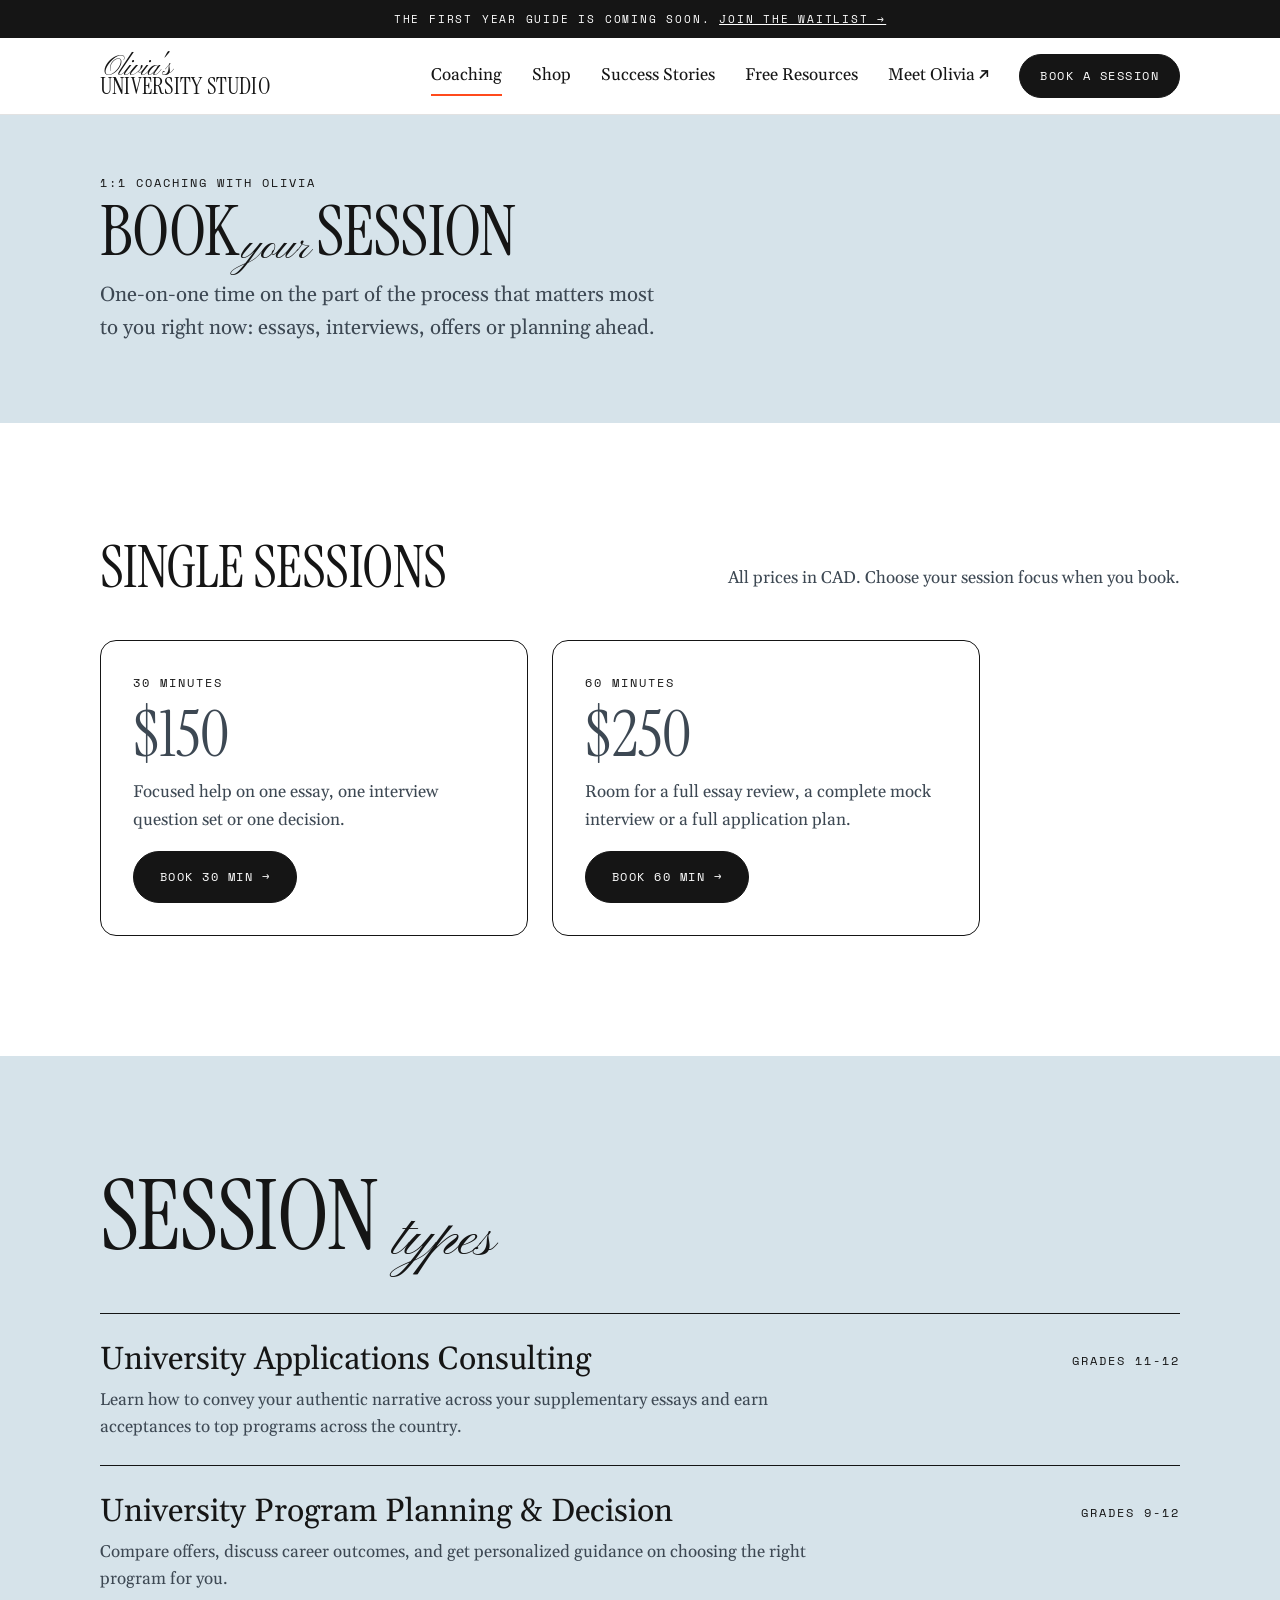
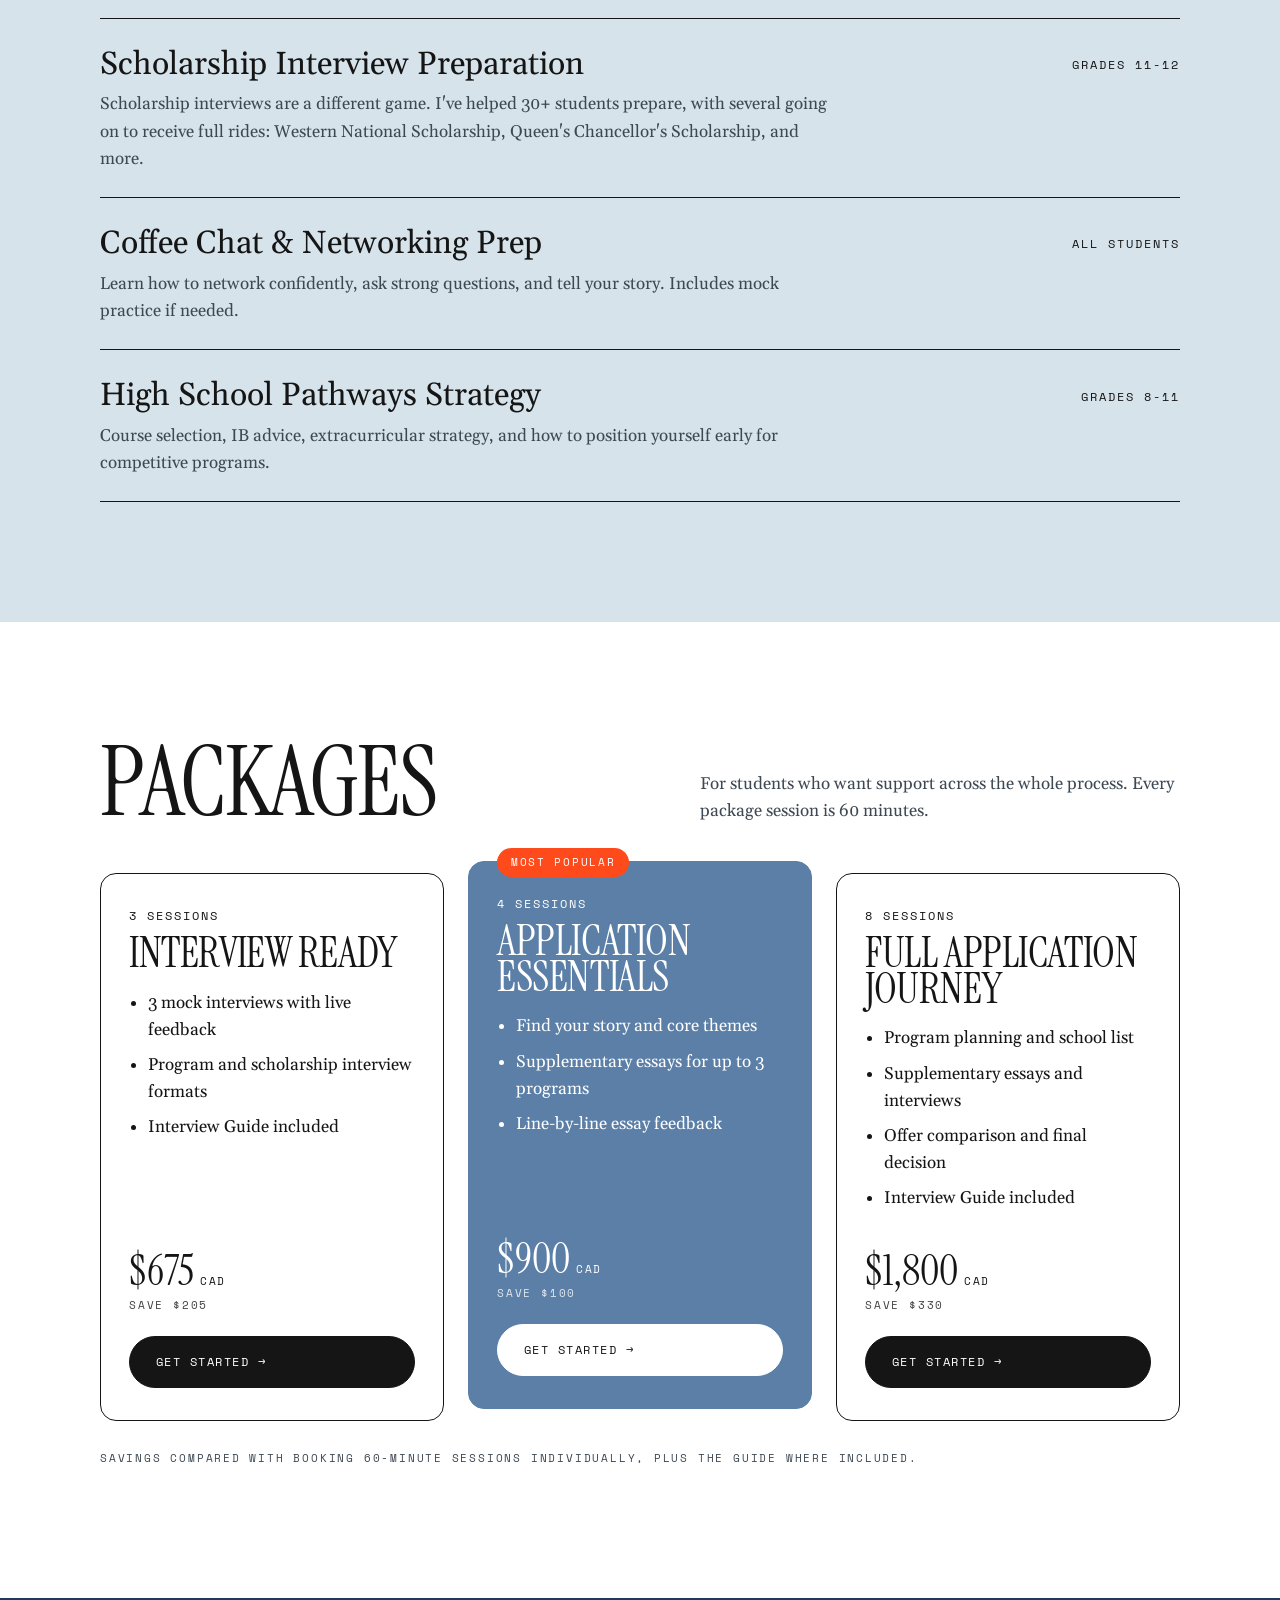
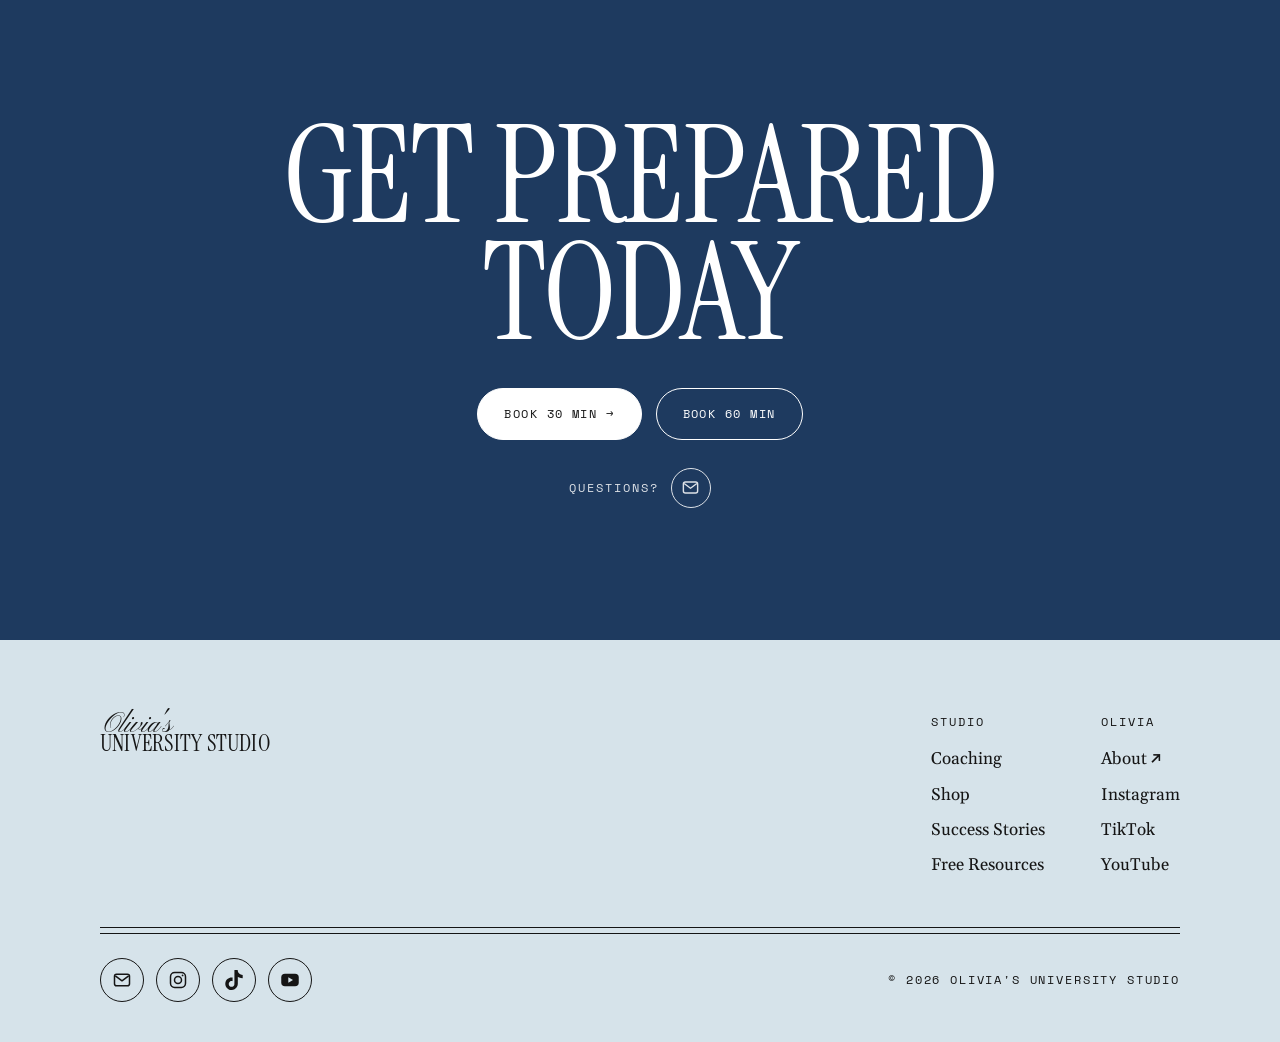
==== commit 86e38424: "Email icon after Questions? Co-Authored-By: Claude Opus 5.5 <noreply@anthropic.com>" ====
--- a/coaching.html
+++ b/coaching.html
@@ -11,8 +11,8 @@
   <link rel="preconnect" href="https://fonts.googleapis.com">
   <link rel="preconnect" href="https://fonts.gstatic.com" crossorigin>
   <link href="https://fonts.googleapis.com/css2?family=Instrument+Serif:ital@0;1&family=Pinyon+Script&family=Gelasio:ital,wght@0,400;0,600;0,700;1,400;1,700&family=Space+Mono:wght@400;700&display=swap" rel="stylesheet">
-  <link rel="stylesheet" href="assets/brand.css?v=202610042224">
-  <link rel="stylesheet" href="assets/site.css?v=202610042224">
+  <link rel="stylesheet" href="assets/brand.css?v=202610042253">
+  <link rel="stylesheet" href="assets/site.css?v=202610042253">
 </head>
 <body>
   <div class="announce mono">The First Year Guide is coming soon. <a data-link="waitlist" href="https://forms.gle/zMGZJQcMr5tQE6yZ8">Join the waitlist &rarr;</a></div>
@@ -159,7 +159,7 @@
           <a class="btn btn-white" data-link="book30" href="https://calendly.com/oyong-work/30min">Book 30 min &rarr;</a>
           <a class="btn btn-ghost-white" data-link="book60" href="https://calendly.com/oyong-hba2027-ivey/60-min">Book 60 min</a>
         </div>
-        <p class="mono">Questions? <a data-link="email" href="mailto:oyong.partner@gmail.com">oyong.partner@gmail.com</a></p>
+        <p class="mono q-line">Questions? <a class="q-mail" data-link="email" href="mailto:oyong.partner@gmail.com" aria-label="Email oyong.partner@gmail.com" title="oyong.partner@gmail.com"><svg viewBox="0 0 24 24" fill="none" stroke="currentColor" stroke-width="1.8" stroke-linejoin="round" aria-hidden="true"><rect x="3" y="5" width="18" height="14" rx="2.5"/><path d="M4 7l8 6 8-6"/></svg></a></p>
       </div>
     </section>
   </main>
@@ -206,6 +206,6 @@
     </div>
   </footer>
 
-  <script src="assets/main.js?v=202610042224"></script>
+  <script src="assets/main.js?v=202610042253"></script>
 </body>
 </html>
--- a/assets/site.css
+++ b/assets/site.css
@@ -446,3 +446,31 @@
 .promo-cards .promo:hover { transform: rotate(0) translateY(-4px); }
 @media (max-width: 960px) { .cta-grid { grid-template-columns: 1fr; } .promo-cards { justify-content: flex-start; } .promo { width: min(44vw, 190px); } }
 .cta-split h2 { font-size: clamp(3rem, 6.4vw, 6rem); }
+
+/* Thank-you notes pinboard */
+.pinboard { margin-top: clamp(56px, 8vw, 88px); background: var(--mist); border-radius: calc(var(--radius) + 8px); padding: clamp(28px, 4vw, 48px); background-image: radial-gradient(rgba(30, 58, 95, 0.12) 1.2px, transparent 1.2px); background-size: 18px 18px; }
+.pinboard-head { display: flex; flex-wrap: wrap; justify-content: space-between; align-items: baseline; gap: 8px 24px; margin-bottom: 28px; }
+.pinboard-head h3 { font-size: clamp(2rem, 4vw, 3rem); }
+.pinboard-head .mono { color: var(--ink-soft); font-size: 0.7rem; }
+.pins { display: grid; grid-template-columns: 1.15fr 0.9fr 1fr 0.95fr; gap: 26px; align-items: start; }
+.pin { position: relative; margin: 0; background: var(--white); padding: 10px 10px 14px; border-radius: 4px; box-shadow: 0 16px 30px -18px rgba(21, 21, 21, 0.55); transition: transform 0.2s ease; }
+.pin::before { content: ""; position: absolute; top: -9px; left: 50%; width: 18px; height: 18px; margin-left: -9px; border-radius: 50%; background: var(--accent); box-shadow: inset -3px -3px 0 rgba(0, 0, 0, 0.18), 0 3px 4px rgba(0, 0, 0, 0.25); }
+.pin img { display: block; width: 100%; height: auto; border-radius: 2px; }
+.pin:nth-child(1) { transform: rotate(-3deg); margin-top: 18px; }
+.pin:nth-child(2) { transform: rotate(2deg); }
+.pin:nth-child(2)::before { background: var(--steel); }
+.pin:nth-child(3) { transform: rotate(-1.5deg); margin-top: 30px; }
+.pin:nth-child(3)::before { background: #f5c644; }
+.pin:nth-child(4) { transform: rotate(3deg); margin-top: 8px; }
+.pin:nth-child(4)::before { background: var(--navy); }
+.pin:hover { transform: rotate(0) scale(1.03); z-index: 2; }
+@media (max-width: 960px) { .pins { grid-template-columns: 1fr 1fr; } }
+@media (max-width: 560px) { .pins { grid-template-columns: 1fr; max-width: 360px; margin: 0 auto; } }
+.pin { display: block; } .pinboard-head .mono::after { content: " · click to enlarge"; }
+
+/* Questions? email icon */
+.q-line { display: flex; align-items: center; justify-content: center; gap: 12px; }
+.cta-split .q-line { justify-content: flex-start; }
+.q-mail { display: grid; place-items: center; width: 40px; height: 40px; border: 1.5px solid currentColor; border-radius: 50%; color: inherit; transition: transform 0.15s ease, background 0.15s ease; }
+.q-mail svg { width: 19px; height: 19px; }
+.q-mail:hover { transform: translateY(-2px); background: rgba(255, 255, 255, 0.15); }
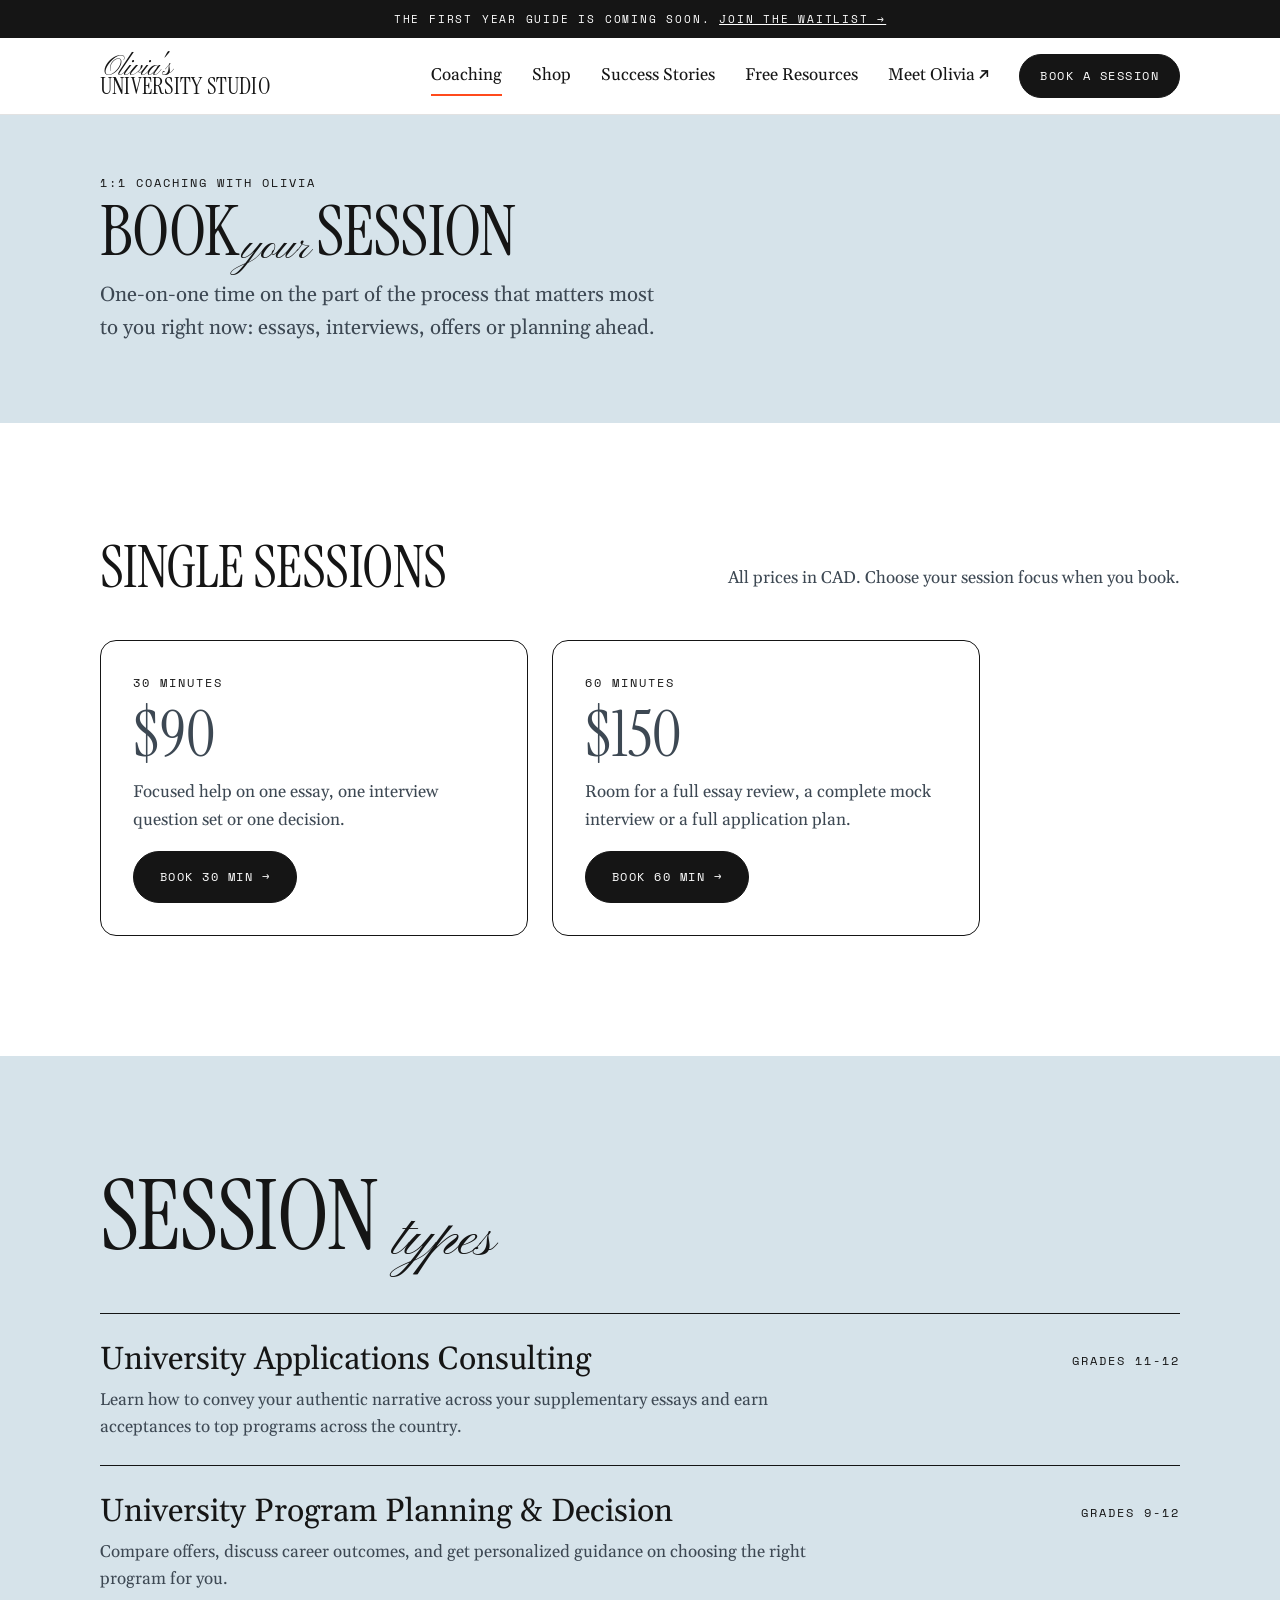
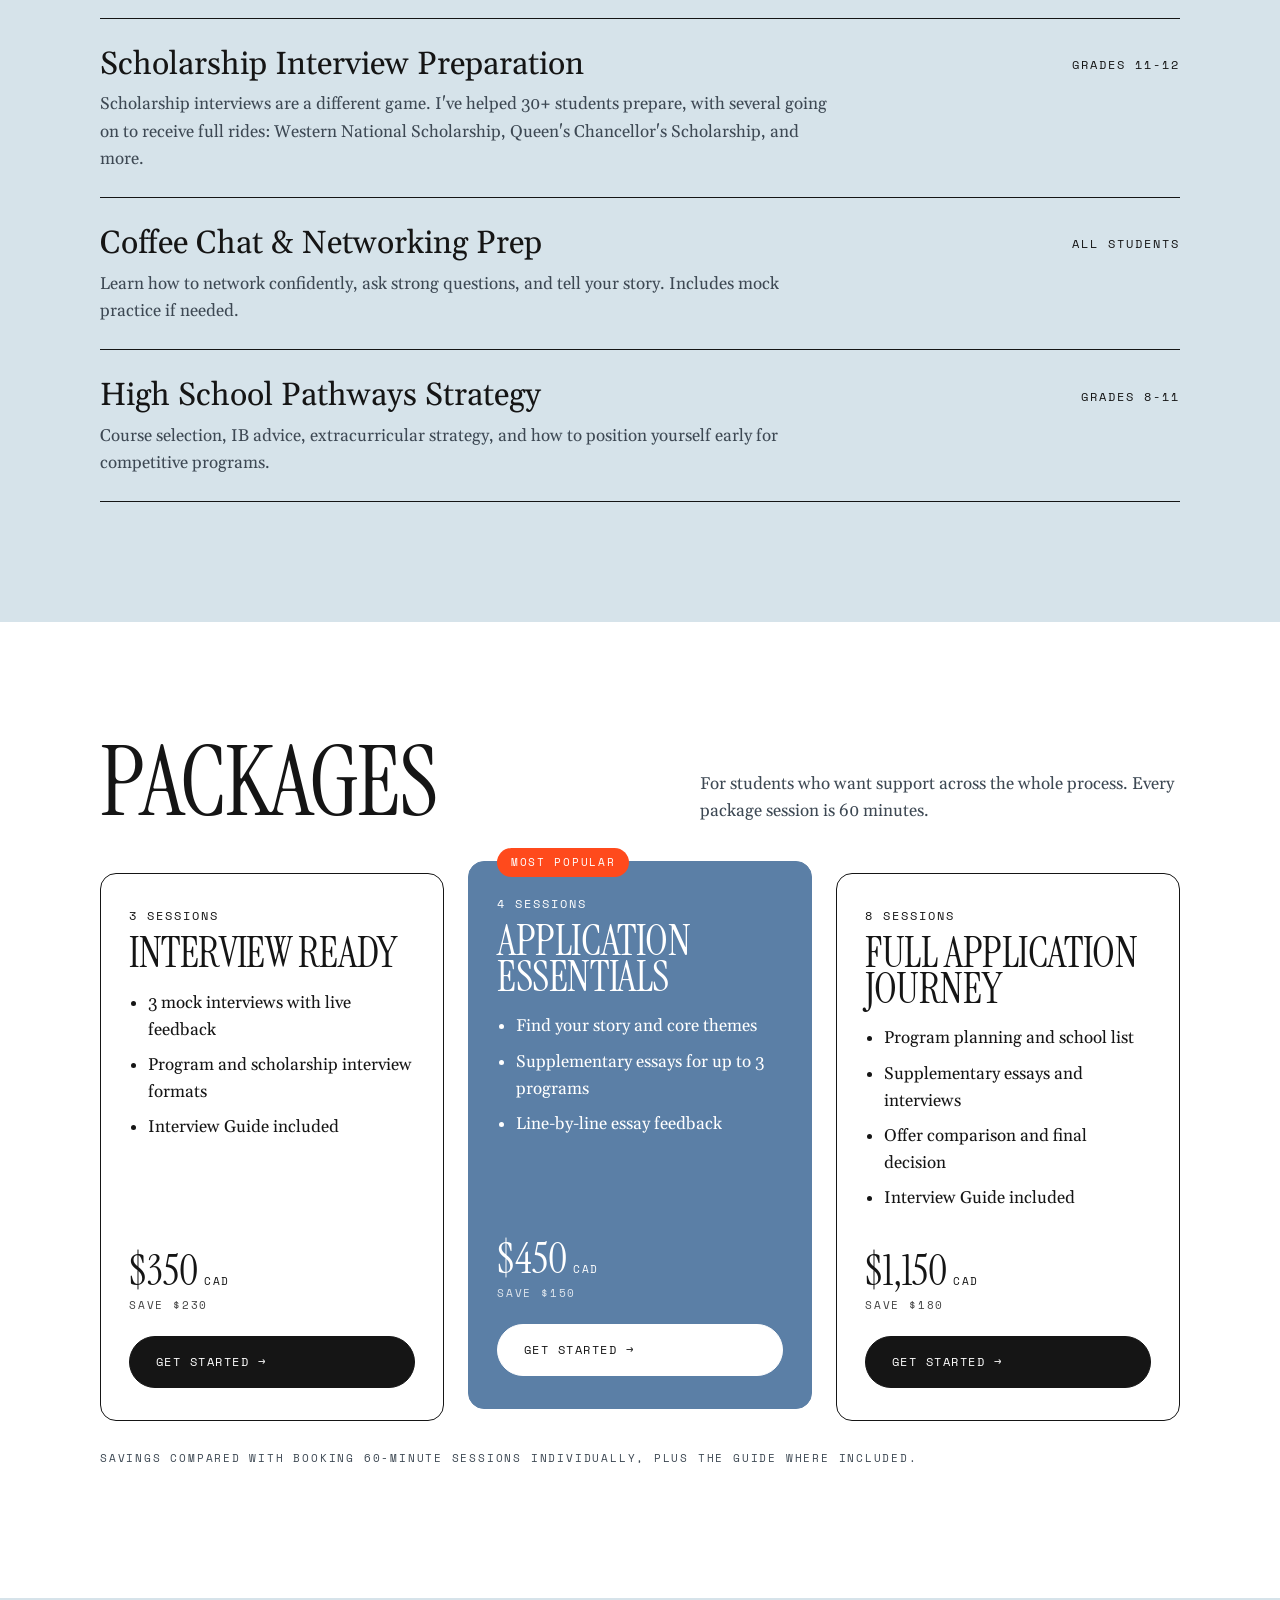
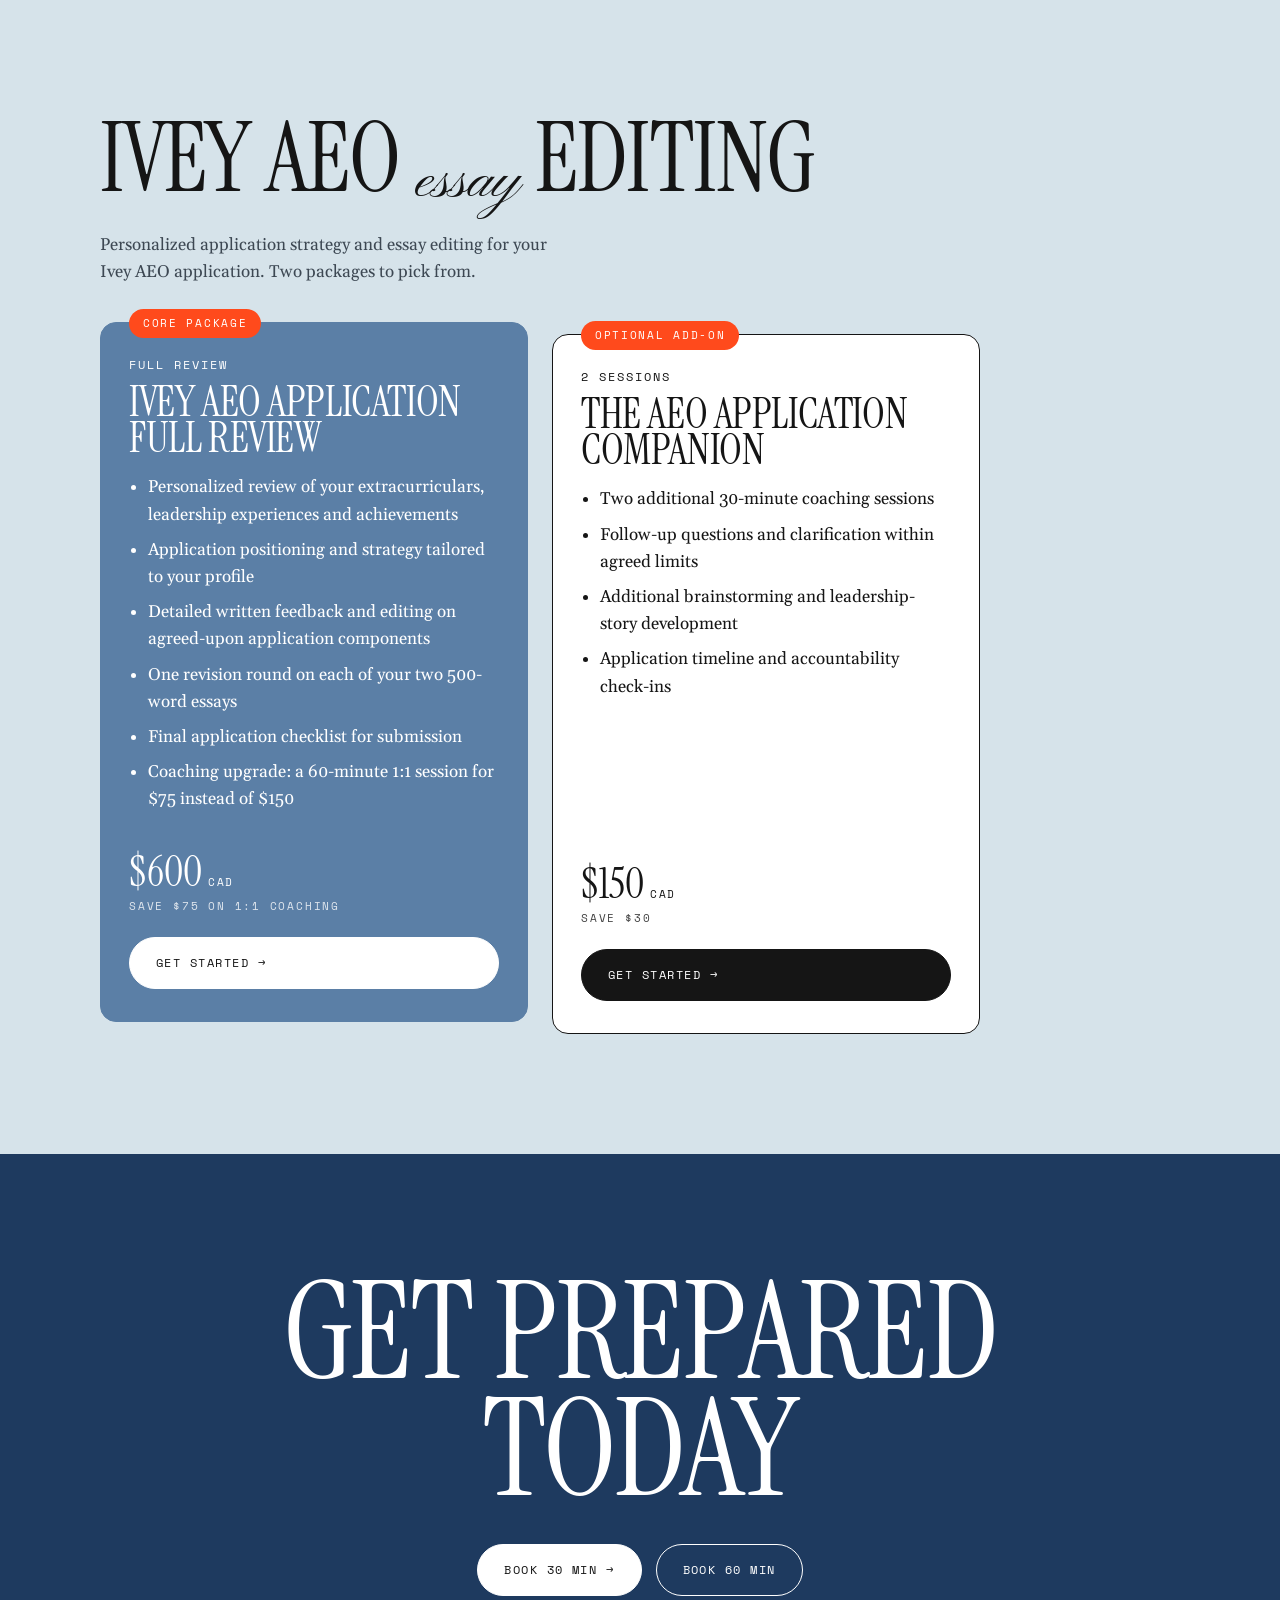
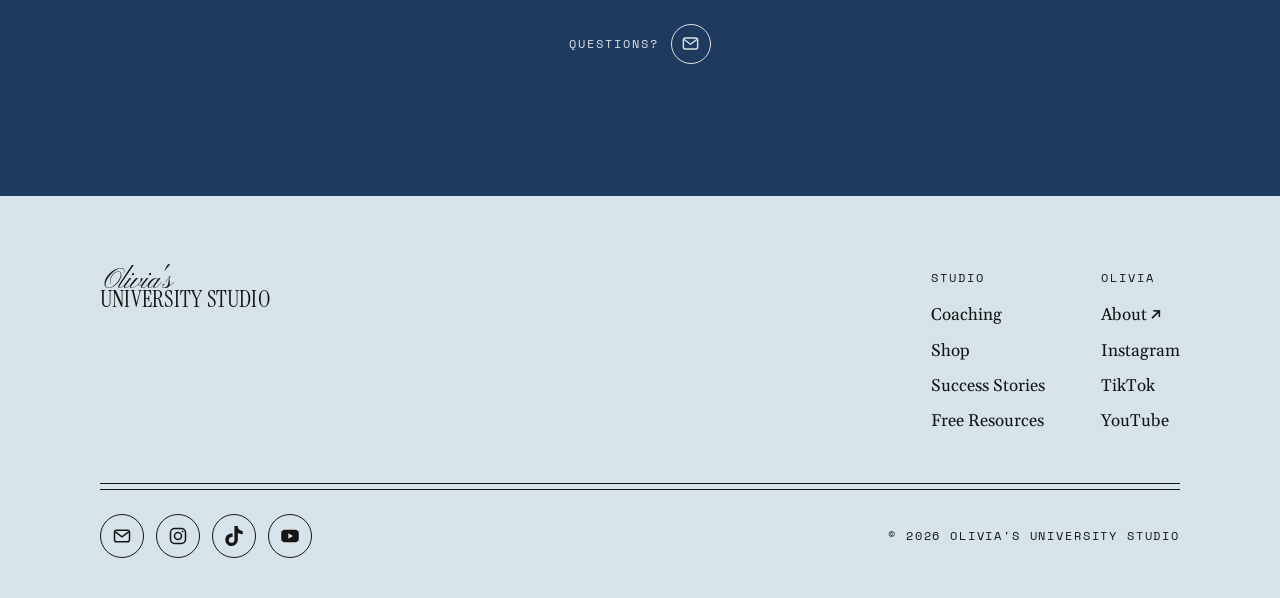
==== commit 779b78a6: "Add Ivey AEO essay editing packages and update pricing Sessions now $90 / 30 min and $150 / 60 min. " ====
--- a/coaching.html
+++ b/coaching.html
@@ -4,15 +4,15 @@
   <meta charset="utf-8">
   <meta name="viewport" content="width=device-width, initial-scale=1">
   <title>1:1 Coaching | Olivia's University Studio</title>
-  <meta name="description" content="1:1 university admissions coaching: 30 min $150, 60 min $250 CAD. Applications, scholarship interviews, program decisions and high school pathways.">
+  <meta name="description" content="1:1 university admissions coaching: 30 min $90, 60 min $150 CAD. Applications, scholarship interviews, program decisions and high school pathways.">
   <meta property="og:title" content="1:1 Coaching | Olivia's University Studio">
   <meta property="og:type" content="website">
   <link rel="icon" href="assets/favicon.svg" type="image/svg+xml">
   <link rel="preconnect" href="https://fonts.googleapis.com">
   <link rel="preconnect" href="https://fonts.gstatic.com" crossorigin>
   <link href="https://fonts.googleapis.com/css2?family=Instrument+Serif:ital@0;1&family=Pinyon+Script&family=Gelasio:ital,wght@0,400;0,600;0,700;1,400;1,700&family=Space+Mono:wght@400;700&display=swap" rel="stylesheet">
-  <link rel="stylesheet" href="assets/brand.css?v=202610042253">
-  <link rel="stylesheet" href="assets/site.css?v=202610042253">
+  <link rel="stylesheet" href="assets/brand.css?v=202610151200">
+  <link rel="stylesheet" href="assets/site.css?v=202610151200">
 </head>
 <body>
   <div class="announce mono">The First Year Guide is coming soon. <a data-link="waitlist" href="https://forms.gle/zMGZJQcMr5tQE6yZ8">Join the waitlist &rarr;</a></div>
@@ -53,13 +53,13 @@
         <div class="pricing">
           <article class="price-card reveal">
             <span class="mono">30 minutes</span>
-            <p class="price">$150</p>
+            <p class="price">$90</p>
             <p>Focused help on one essay, one interview question set or one decision.</p>
             <a class="btn btn-dark" data-link="book30" href="https://calendly.com/oyong-work/30min">Book 30 min &rarr;</a>
           </article>
           <article class="price-card reveal">
             <span class="mono">60 minutes</span>
-            <p class="price">$250</p>
+            <p class="price">$150</p>
             <p>Room for a full essay review, a complete mock interview or a full application plan.</p>
             <a class="btn btn-dark" data-link="book60" href="https://calendly.com/oyong-hba2027-ivey/60-min">Book 60 min &rarr;</a>
           </article>
@@ -117,8 +117,8 @@
               <li>Program and scholarship interview formats</li>
               <li>Interview Guide included</li>
             </ul>
-            <p class="price">$675<small>CAD</small></p>
-            <p class="mono save">Save $205</p>
+            <p class="price">$350<small>CAD</small></p>
+            <p class="mono save">Save $230</p>
             <a class="btn btn-dark" data-link="pkgInterview" href="mailto:oyong.partner@gmail.com">Get started &rarr;</a>
           </article>
           <article class="package featured reveal">
@@ -130,8 +130,8 @@
               <li>Supplementary essays for up to 3 programs</li>
               <li>Line-by-line essay feedback</li>
             </ul>
-            <p class="price">$900<small>CAD</small></p>
-            <p class="mono save">Save $100</p>
+            <p class="price">$450<small>CAD</small></p>
+            <p class="mono save">Save $150</p>
             <a class="btn btn-dark" data-link="pkgEssentials" href="mailto:oyong.partner@gmail.com">Get started &rarr;</a>
           </article>
           <article class="package reveal">
@@ -143,12 +143,53 @@
               <li>Offer comparison and final decision</li>
               <li>Interview Guide included</li>
             </ul>
-            <p class="price">$1,800<small>CAD</small></p>
-            <p class="mono save">Save $330</p>
+            <p class="price">$1,150<small>CAD</small></p>
+            <p class="mono save">Save $180</p>
             <a class="btn btn-dark" data-link="pkgJourney" href="mailto:oyong.partner@gmail.com">Get started &rarr;</a>
           </article>
         </div>
         <p class="mono fine">Savings compared with booking 60-minute sessions individually, plus the guide where included.</p>
+      </div>
+    </section>
+
+    <section class="section" id="essay-editing" style="background: var(--mist);">
+      <div class="wrap">
+        <div class="section-head reveal">
+          <h2 class="display h-lg">Ivey AEO <span class="script">essay</span> editing</h2>
+          <p>Personalized application strategy and essay editing for your Ivey AEO application. Two packages to pick from.</p>
+        </div>
+        <div class="package-grid duo">
+          <article class="package featured reveal">
+            <span class="badge mono">Core package</span>
+            <span class="mono">Full review</span>
+            <h3 class="display">Ivey AEO Application Full Review</h3>
+            <ul>
+              <li>Personalized review of your extracurriculars, leadership experiences and achievements</li>
+              <li>Application positioning and strategy tailored to your profile</li>
+              <li>Detailed written feedback and editing on agreed-upon application components</li>
+              <li>One revision round on each of your two 500-word essays</li>
+              <li>Final application checklist for submission</li>
+              <li>Coaching upgrade: a 60-minute 1:1 session for $75 instead of $150</li>
+            </ul>
+            <p class="price">$600<small>CAD</small></p>
+            <p class="mono save">Save $75 on 1:1 coaching</p>
+            <a class="btn btn-dark" data-link="pkgAeoReview" href="mailto:oyong.partner@gmail.com">Get started &rarr;</a>
+          </article>
+          <article class="package reveal">
+            <span class="badge mono">Optional add-on</span>
+            <span class="mono">2 sessions</span>
+            <h3 class="display">The AEO Application Companion</h3>
+            <ul>
+              <li>Two additional 30-minute coaching sessions</li>
+              <li>Follow-up questions and clarification within agreed limits</li>
+              <li>Additional brainstorming and leadership-story development</li>
+              <li>Application timeline and accountability check-ins</li>
+            </ul>
+            <p class="price">$150<small>CAD</small></p>
+            <p class="mono save">Save $30</p>
+            <a class="btn btn-dark" data-link="pkgAeoCompanion" href="mailto:oyong.partner@gmail.com">Get started &rarr;</a>
+          </article>
+        </div>
       </div>
     </section>
 
@@ -206,6 +247,6 @@
     </div>
   </footer>
 
-  <script src="assets/main.js?v=202610042253"></script>
+  <script src="assets/main.js?v=202610151200"></script>
 </body>
 </html>
--- a/assets/site.css
+++ b/assets/site.css
@@ -226,6 +226,7 @@
 .package .price { margin-bottom: 4px; }
 .package .save { margin-bottom: 22px; font-size: 0.7rem; opacity: 0.8; }
 .package.featured .btn-dark { background: var(--white); color: var(--ink); border-color: var(--white); }
+.package-grid.duo { grid-template-columns: repeat(2, 1fr); max-width: 880px; }
 .fine { margin-top: 28px; color: var(--ink-soft); font-size: 0.7rem; }
 
 /* Shop detail */
@@ -255,7 +256,7 @@
   .product-grid { grid-template-columns: 1fr; }
   .accept { grid-template-columns: 1fr; }
   .accept .school { order: -1; padding: 24px; }
-  .package-grid { grid-template-columns: 1fr; max-width: 520px; }
+  .package-grid, .package-grid.duo { grid-template-columns: 1fr; max-width: 520px; }
   .package.featured { transform: none; }
   .product-detail .guide-cover { position: static; max-width: 340px; }
   .soon-block .guide-cover { max-width: 220px; }
@@ -323,7 +324,7 @@
 .reel-feature .video .play { top: 24px; left: 24px; }
 
 /* Free resources */
-.doc-grid { display: grid; grid-template-columns: repeat(3, 1fr); gap: 20px; }
+.doc-grid { display: grid; grid-template-columns: repeat(4, 1fr); gap: 20px; }
 .doc-card { display: flex; flex-direction: column; gap: 10px; background: var(--white); border: 1.5px solid var(--ink); border-radius: var(--radius); padding: 28px; text-decoration: none; transition: transform 0.2s ease, box-shadow 0.2s ease; }
 .doc-card:hover { transform: translate(-3px, -3px); box-shadow: 6px 6px 0 var(--navy); }
 .doc-card.is-soon { border-style: dashed; pointer-events: none; }
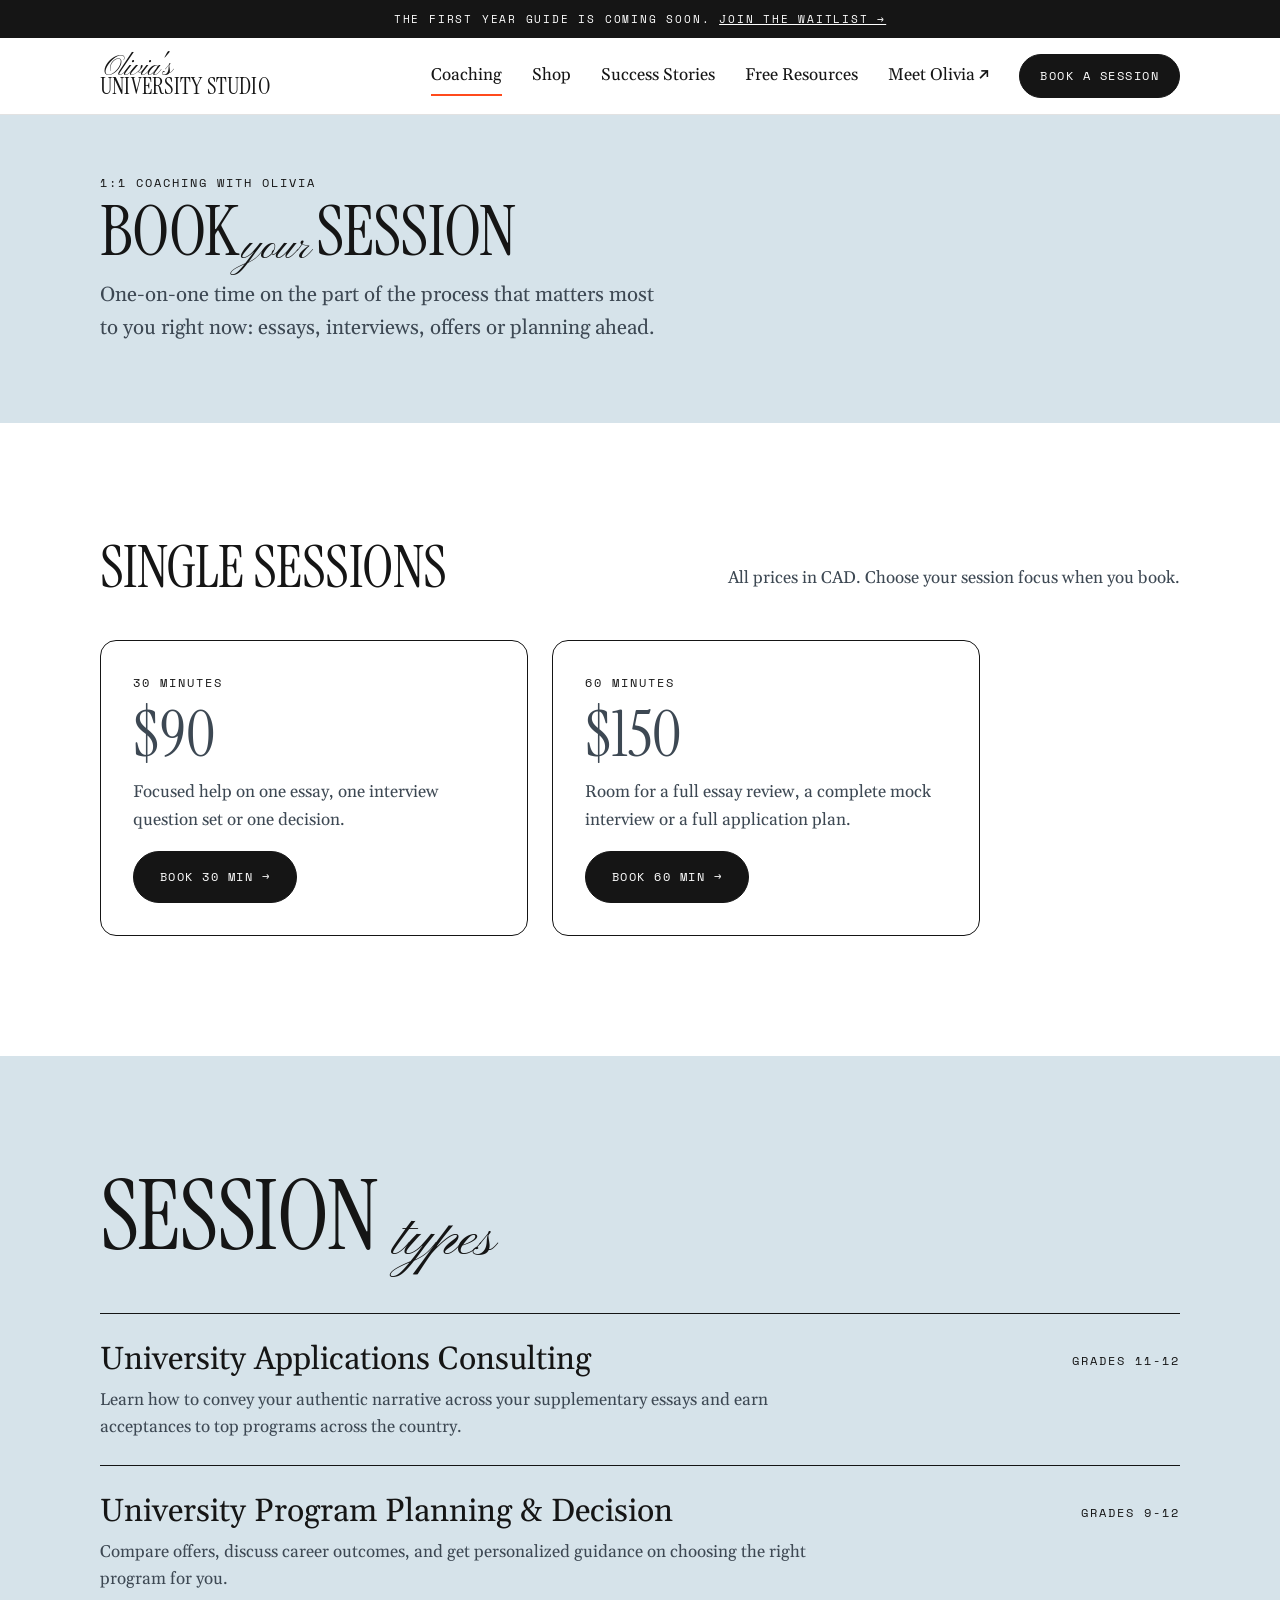
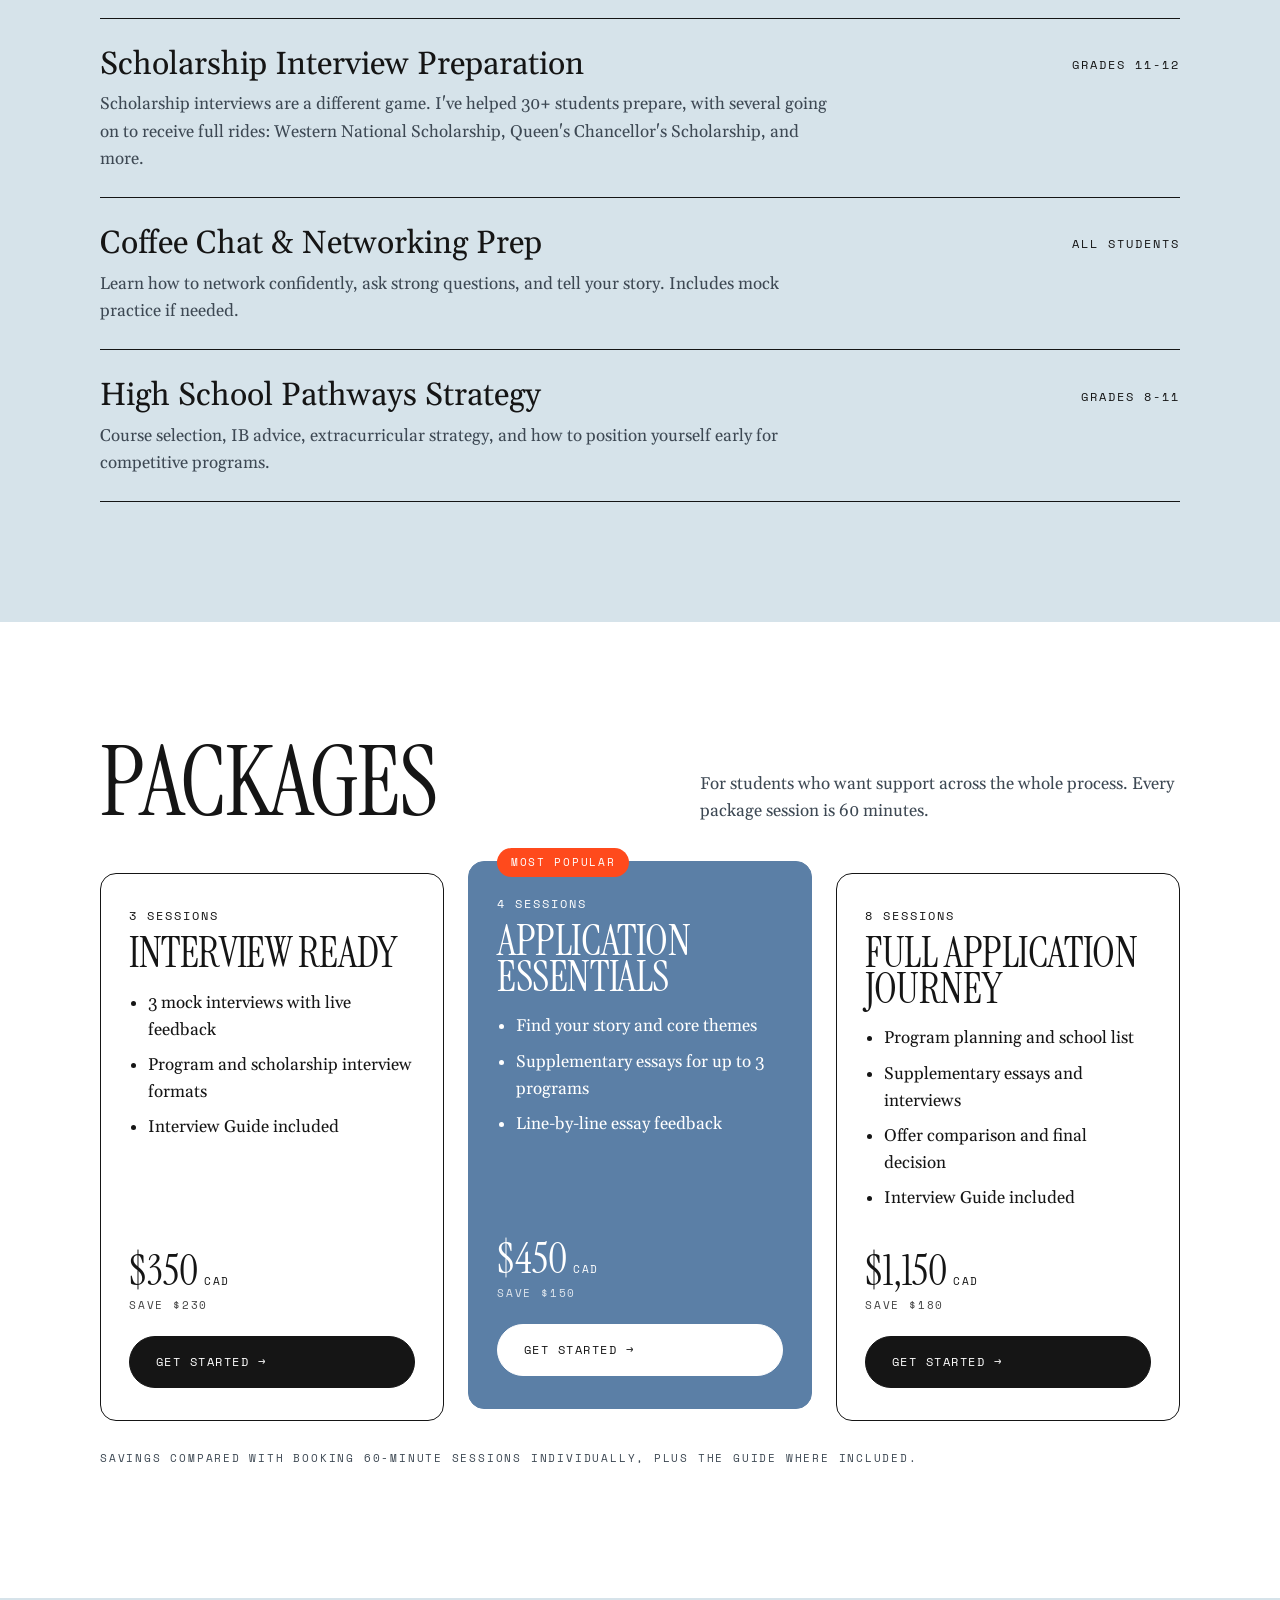
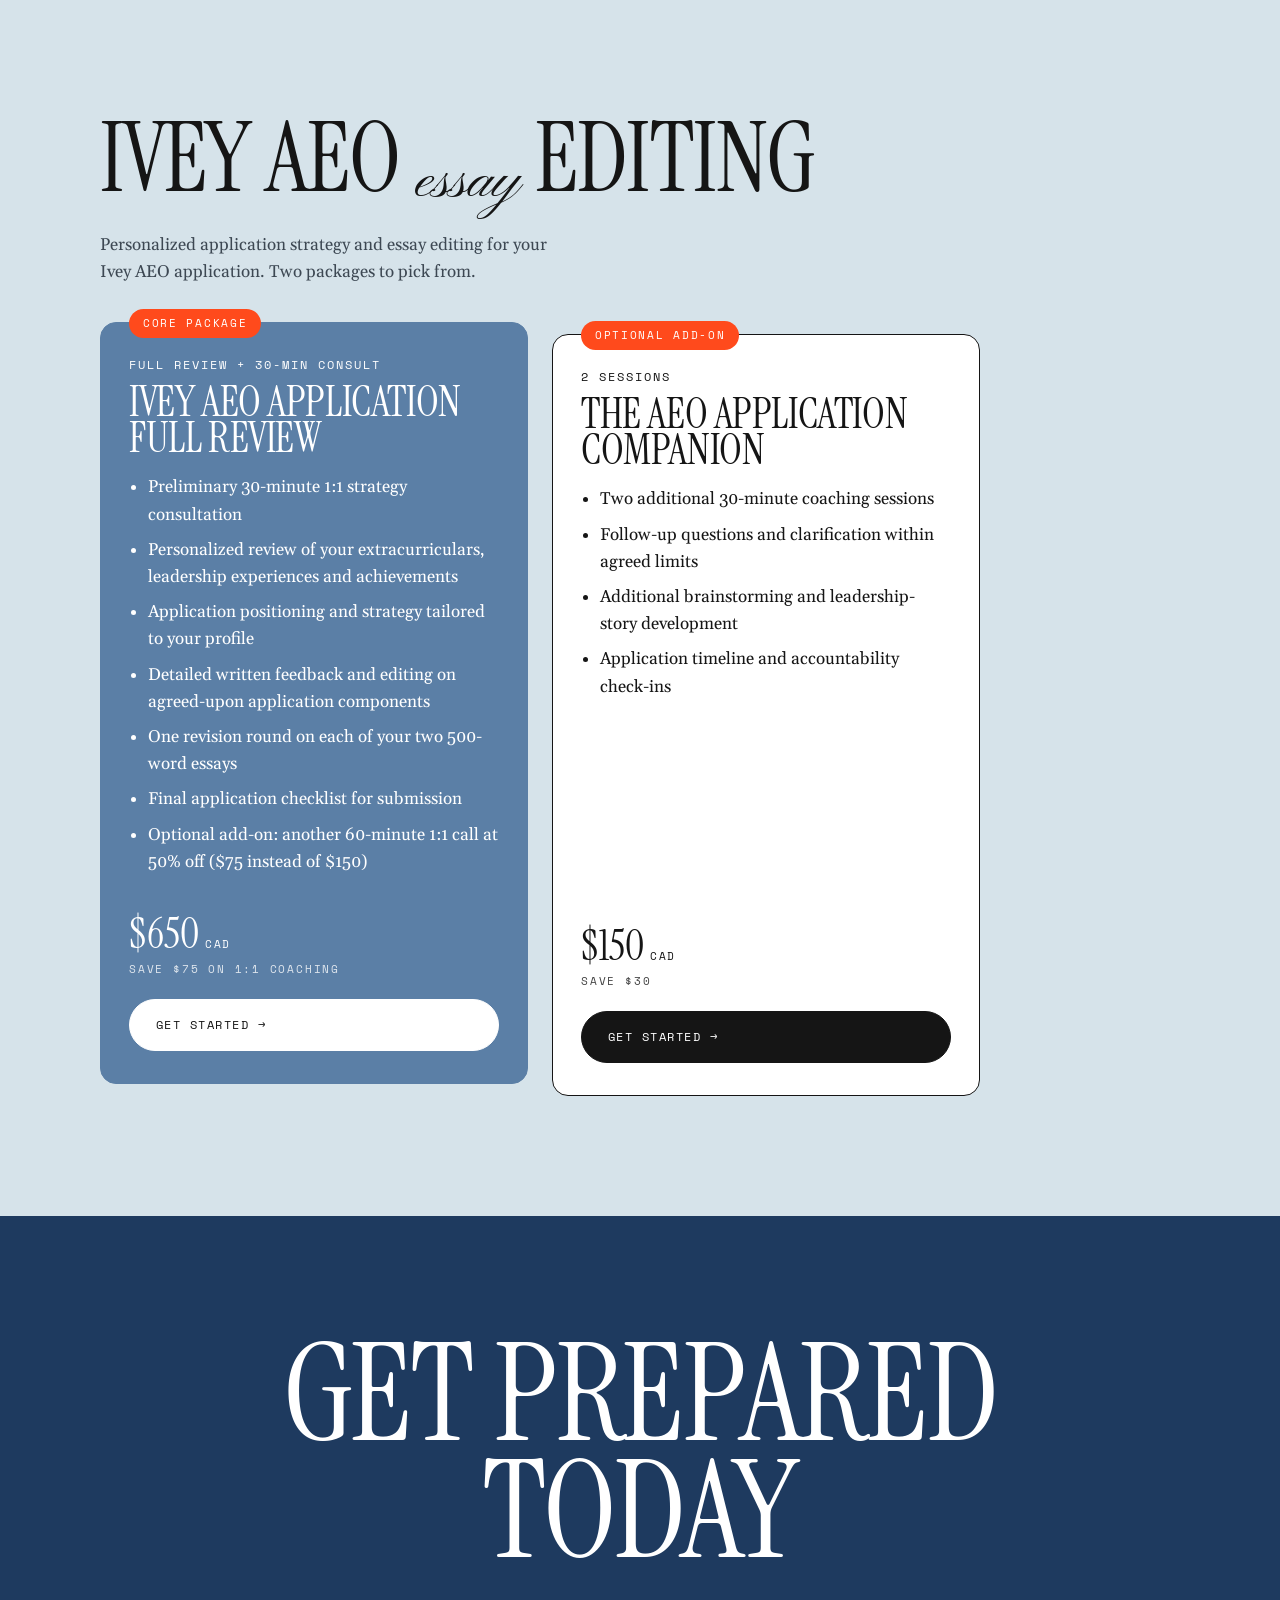
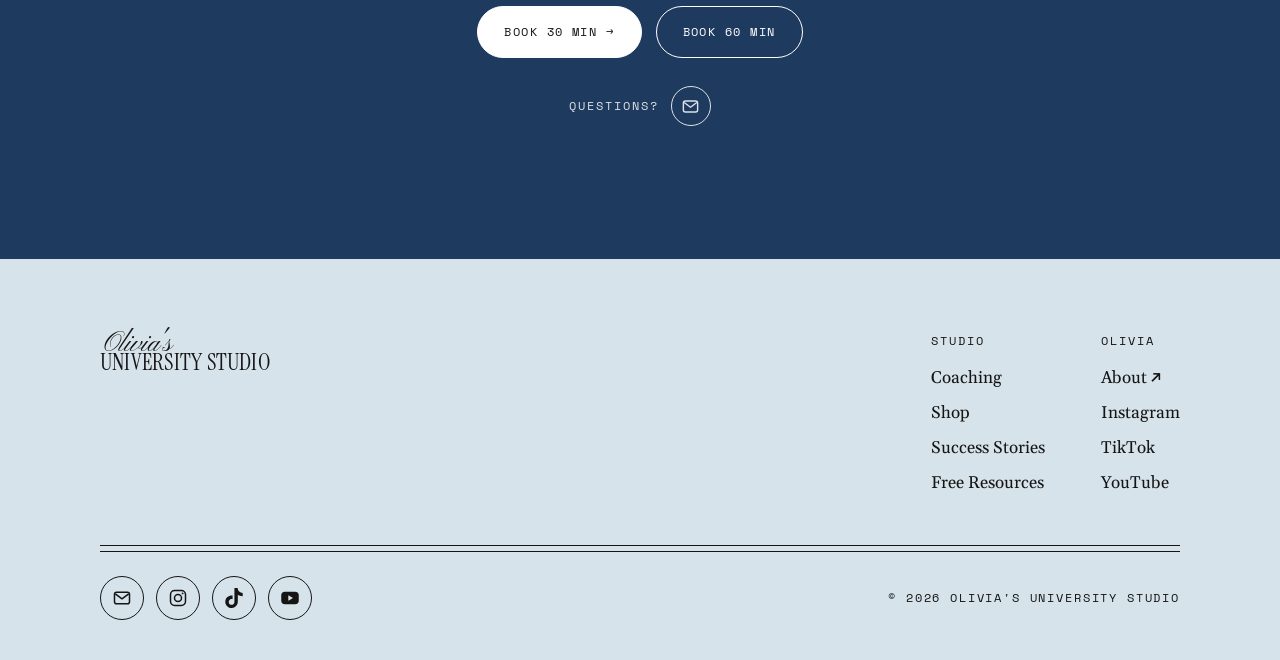
==== commit 53ea5d3d: "AEO Full Review: $650 with 30-min strategy consult Co-Authored-By: Claude Opus 5.5 <noreply@anthropi" ====
--- a/coaching.html
+++ b/coaching.html
@@ -161,17 +161,18 @@
         <div class="package-grid duo">
           <article class="package featured reveal">
             <span class="badge mono">Core package</span>
-            <span class="mono">Full review</span>
+            <span class="mono">Full review + 30-min consult</span>
             <h3 class="display">Ivey AEO Application Full Review</h3>
             <ul>
+              <li>Preliminary 30-minute 1:1 strategy consultation</li>
               <li>Personalized review of your extracurriculars, leadership experiences and achievements</li>
               <li>Application positioning and strategy tailored to your profile</li>
               <li>Detailed written feedback and editing on agreed-upon application components</li>
               <li>One revision round on each of your two 500-word essays</li>
               <li>Final application checklist for submission</li>
-              <li>Coaching upgrade: a 60-minute 1:1 session for $75 instead of $150</li>
-            </ul>
-            <p class="price">$600<small>CAD</small></p>
+              <li>Optional add-on: another 60-minute 1:1 call at 50% off ($75 instead of $150)</li>
+            </ul>
+            <p class="price">$650<small>CAD</small></p>
             <p class="mono save">Save $75 on 1:1 coaching</p>
             <a class="btn btn-dark" data-link="pkgAeoReview" href="mailto:oyong.partner@gmail.com">Get started &rarr;</a>
           </article>
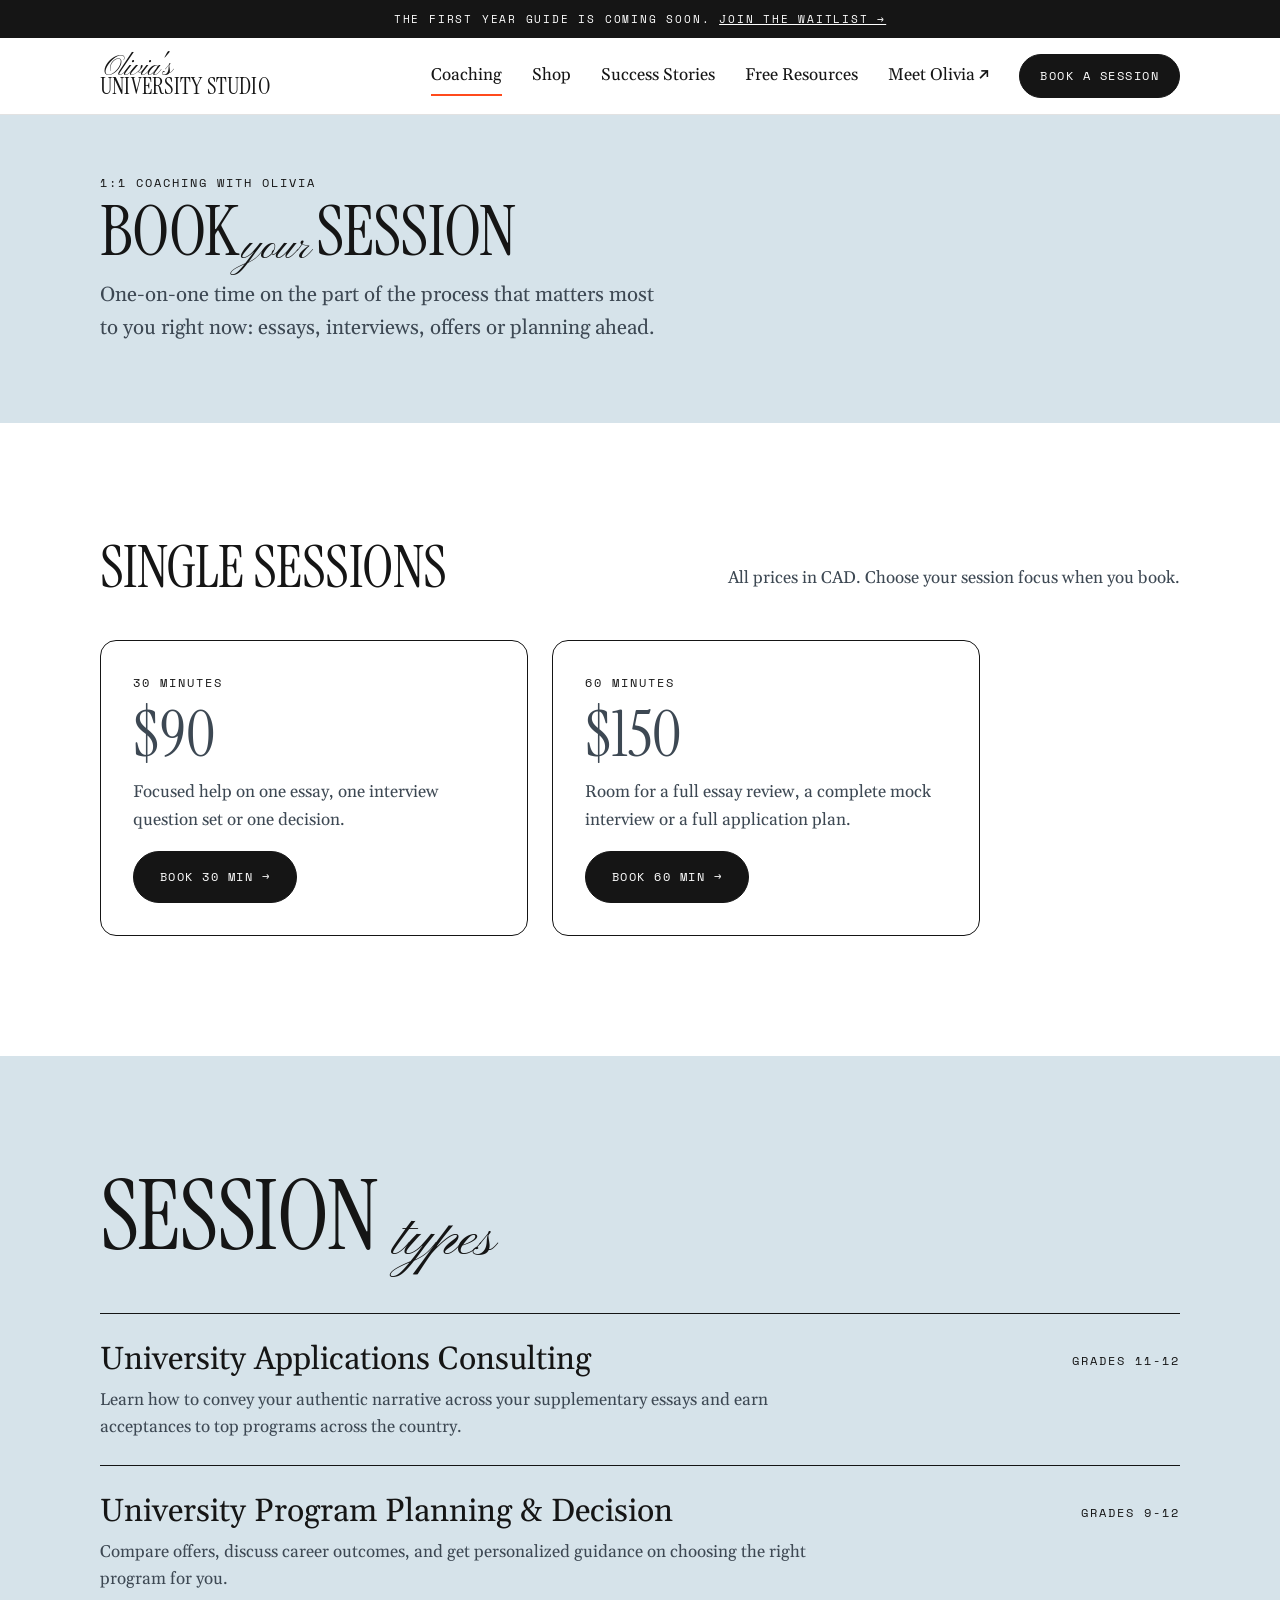
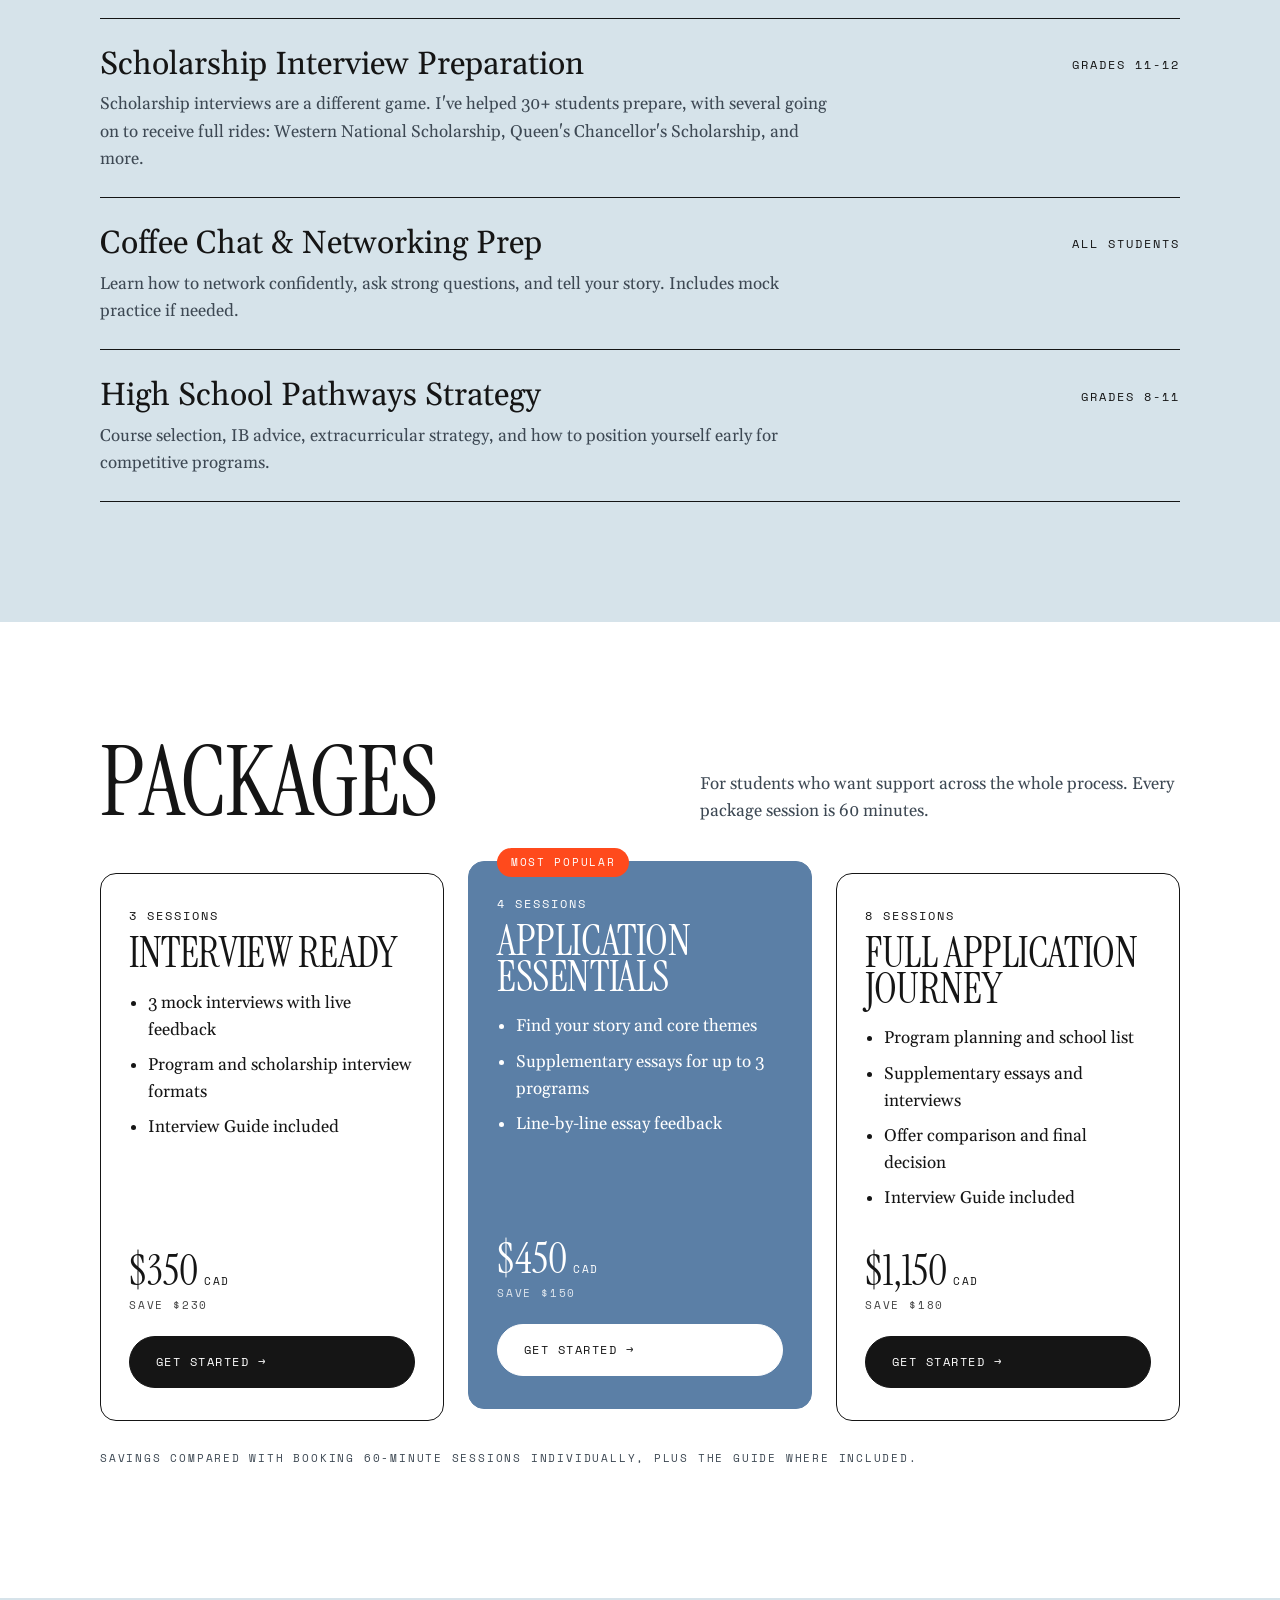
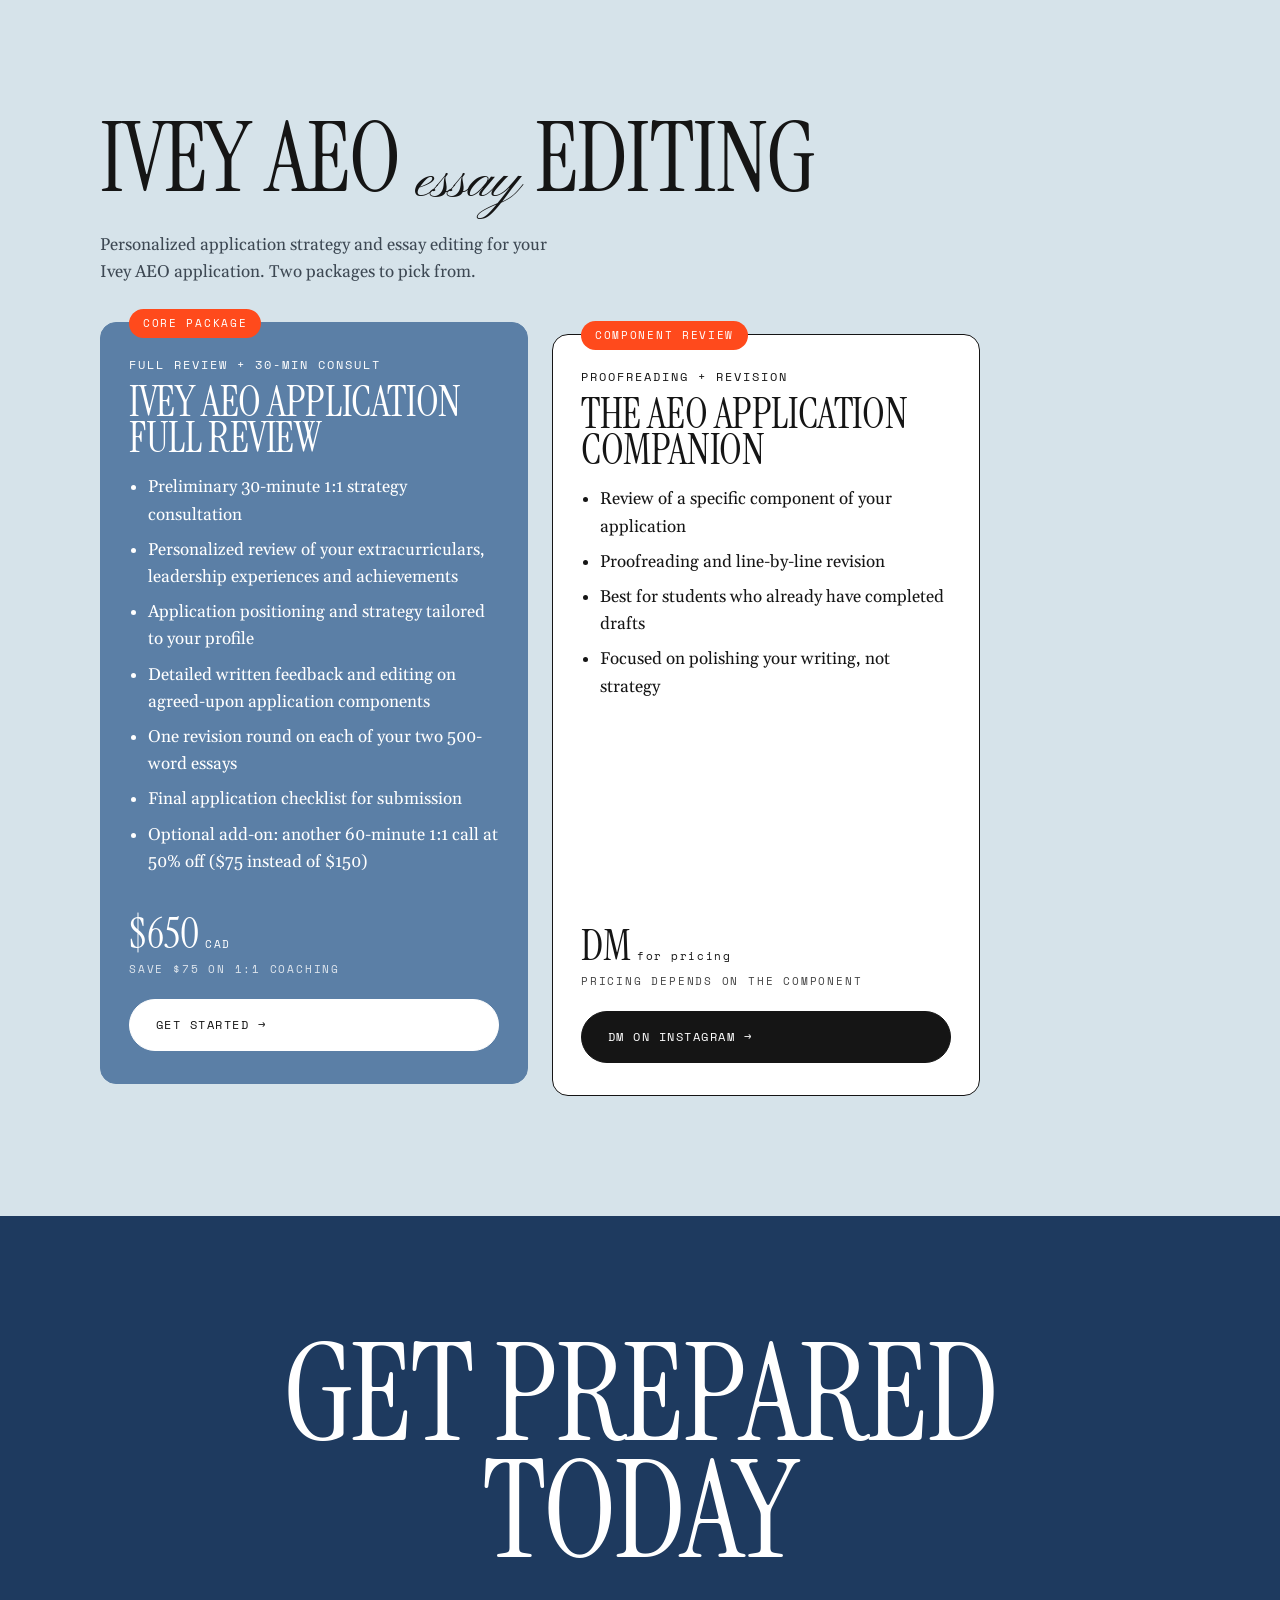
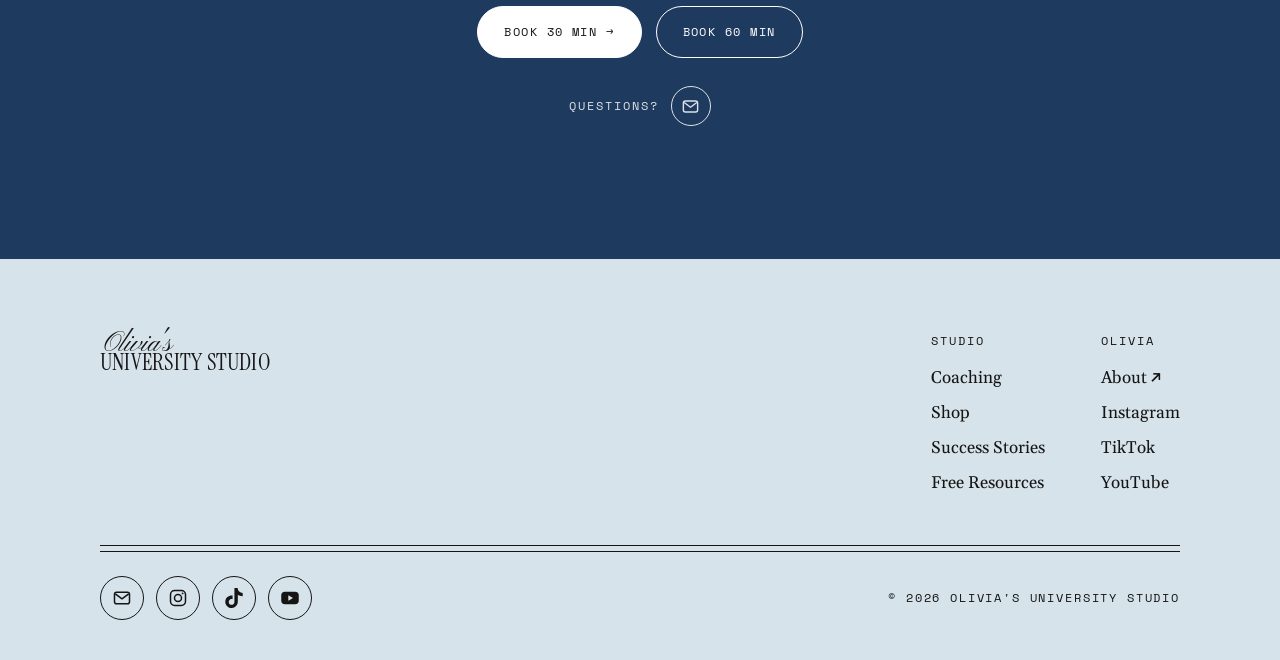
==== commit f0dbc3ce: "AEO Companion: component review for completed drafts, DM for pricing Co-Authored-By: Claude Opus 5.5" ====
--- a/coaching.html
+++ b/coaching.html
@@ -177,18 +177,18 @@
             <a class="btn btn-dark" data-link="pkgAeoReview" href="mailto:oyong.partner@gmail.com">Get started &rarr;</a>
           </article>
           <article class="package reveal">
-            <span class="badge mono">Optional add-on</span>
-            <span class="mono">2 sessions</span>
+            <span class="badge mono">Component review</span>
+            <span class="mono">Proofreading + revision</span>
             <h3 class="display">The AEO Application Companion</h3>
             <ul>
-              <li>Two additional 30-minute coaching sessions</li>
-              <li>Follow-up questions and clarification within agreed limits</li>
-              <li>Additional brainstorming and leadership-story development</li>
-              <li>Application timeline and accountability check-ins</li>
-            </ul>
-            <p class="price">$150<small>CAD</small></p>
-            <p class="mono save">Save $30</p>
-            <a class="btn btn-dark" data-link="pkgAeoCompanion" href="mailto:oyong.partner@gmail.com">Get started &rarr;</a>
+              <li>Review of a specific component of your application</li>
+              <li>Proofreading and line-by-line revision</li>
+              <li>Best for students who already have completed drafts</li>
+              <li>Focused on polishing your writing, not strategy</li>
+            </ul>
+            <p class="price">DM<small>for pricing</small></p>
+            <p class="mono save">Pricing depends on the component</p>
+            <a class="btn btn-dark" data-link="instagram" href="https://www.instagram.com/hey.coach.liv/">DM on Instagram &rarr;</a>
           </article>
         </div>
       </div>
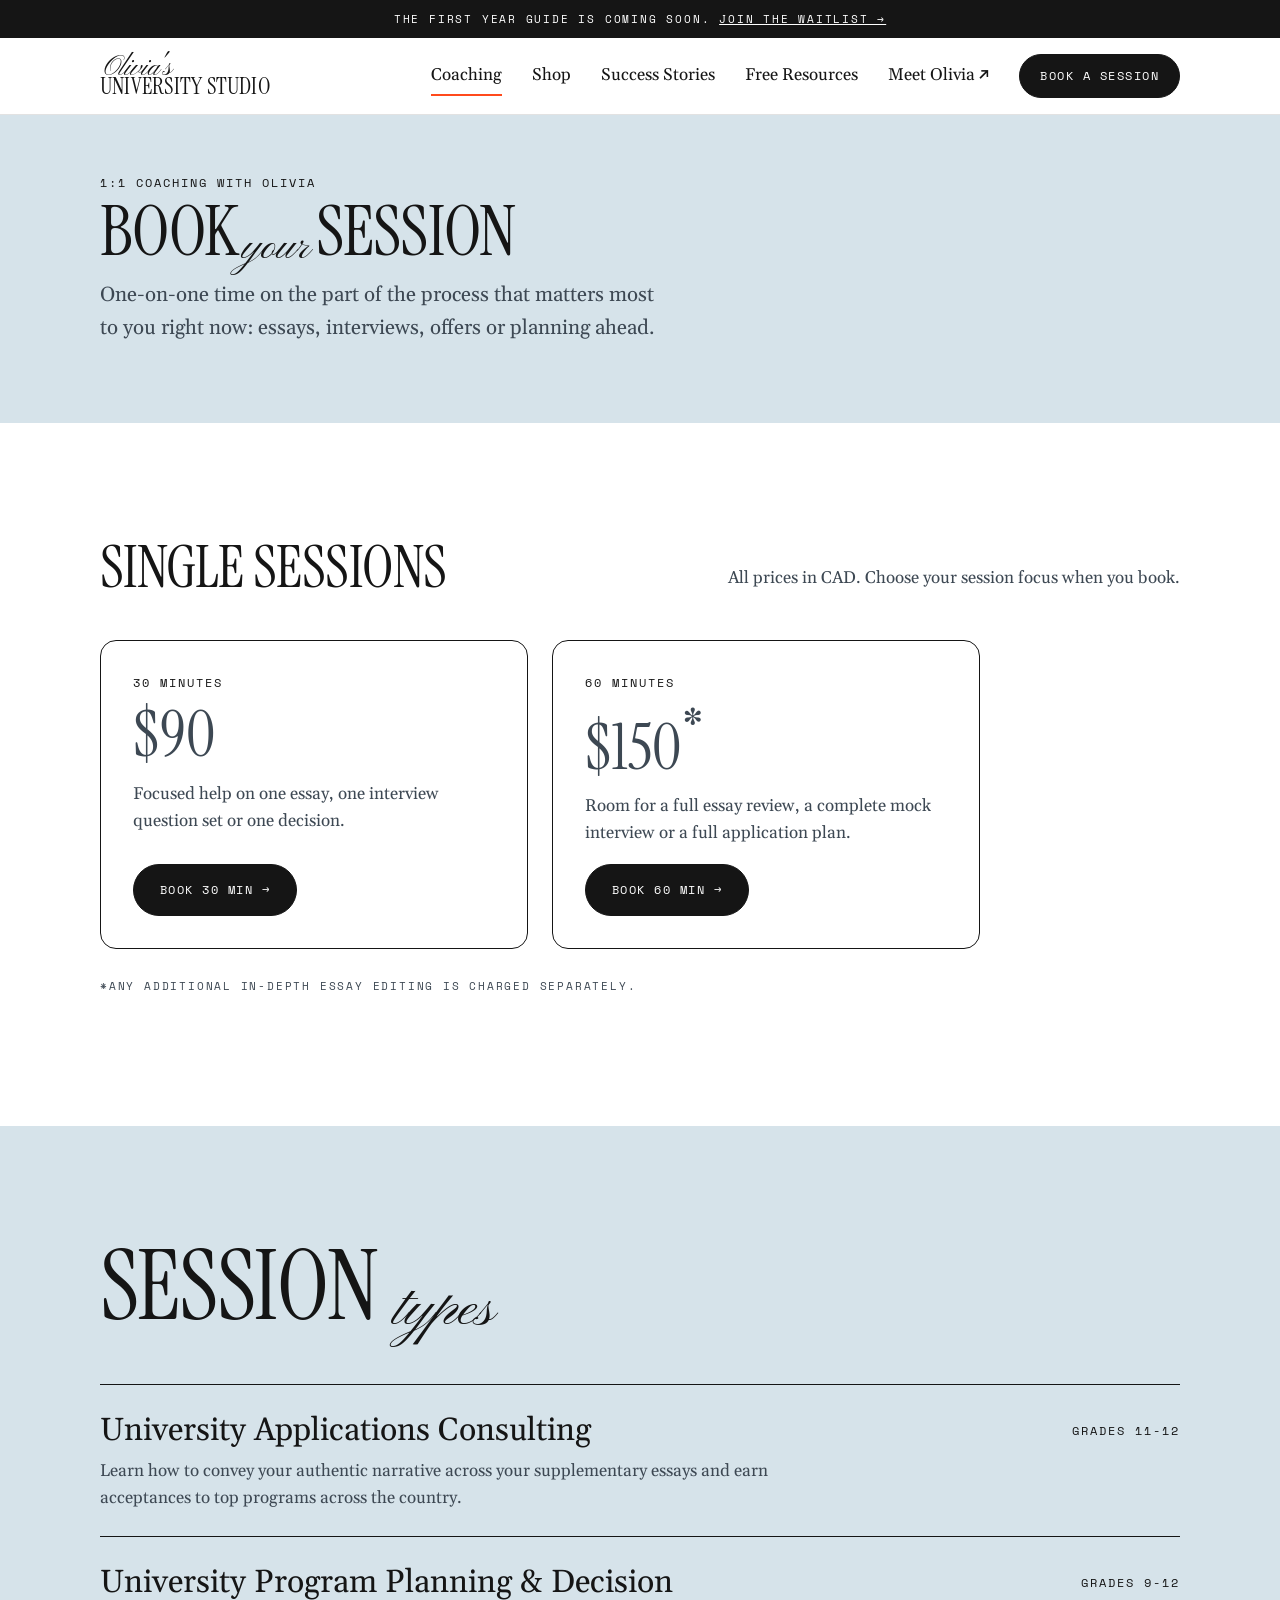
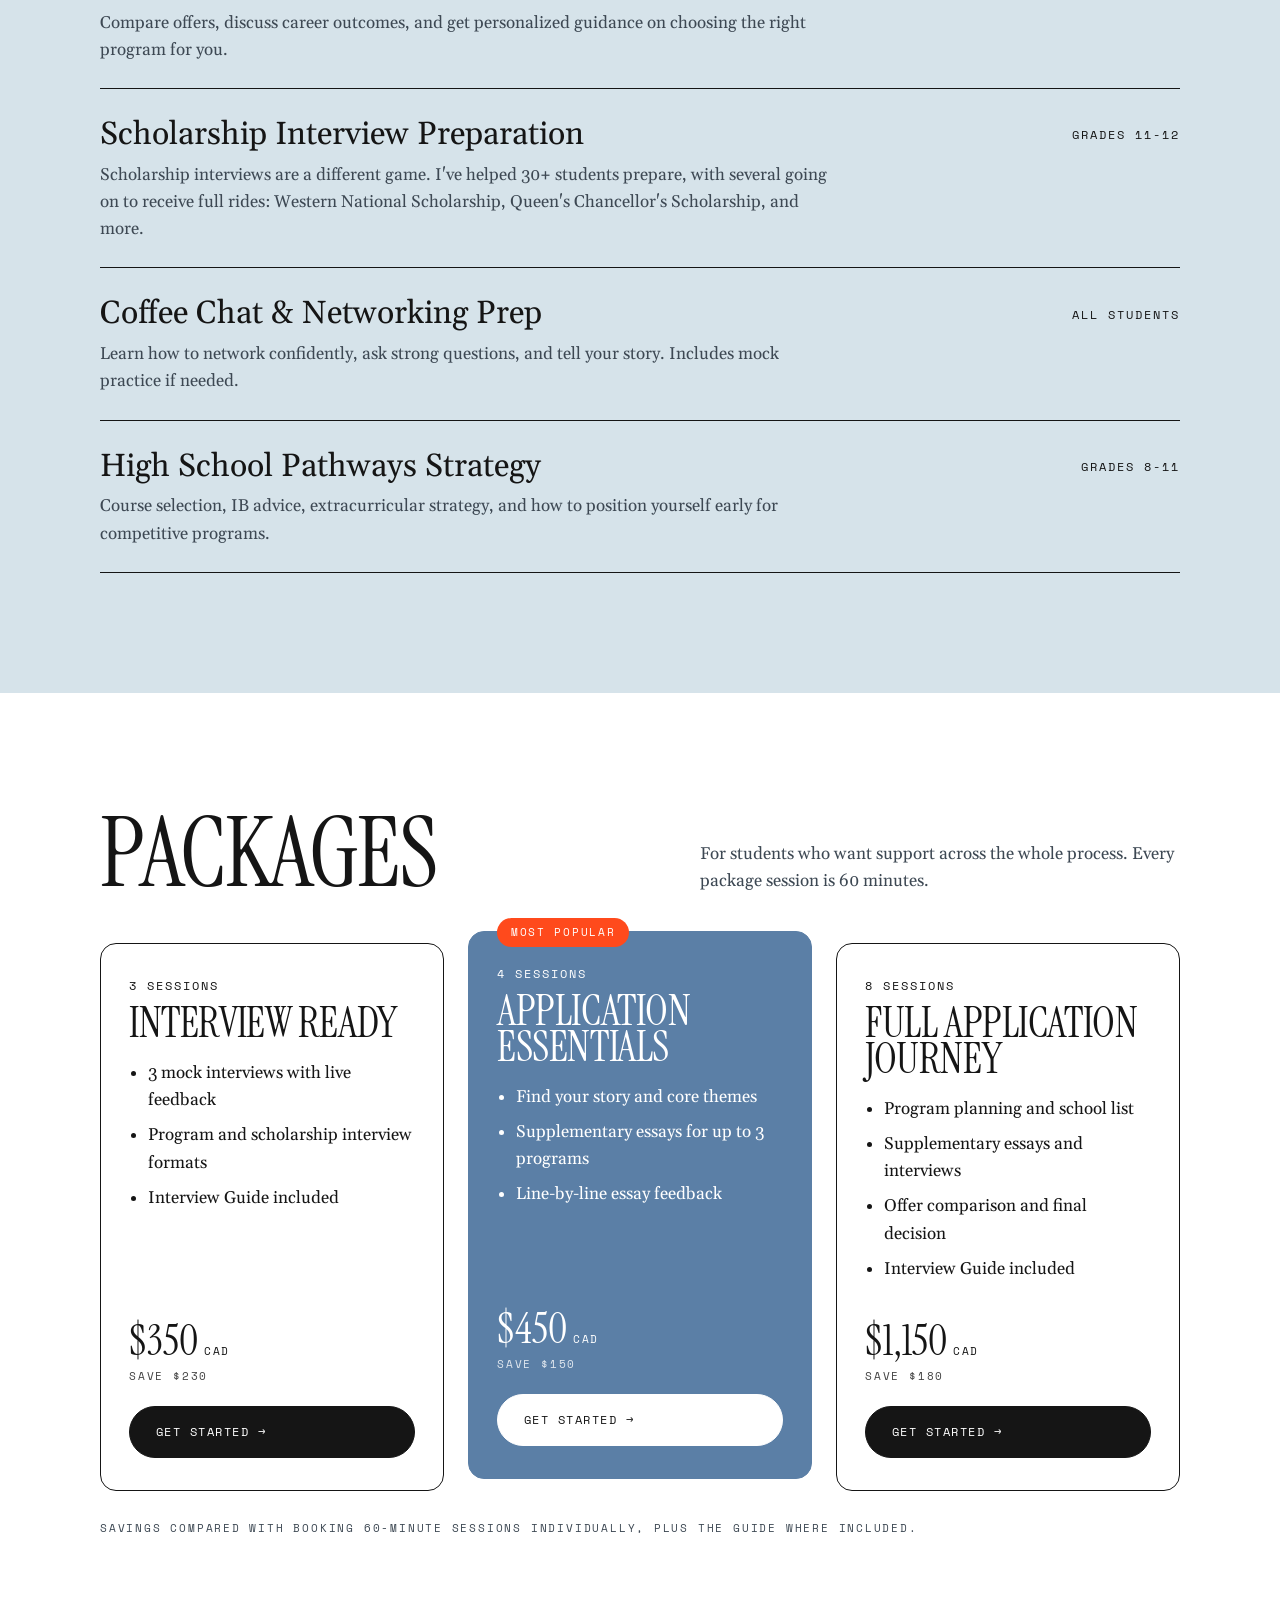
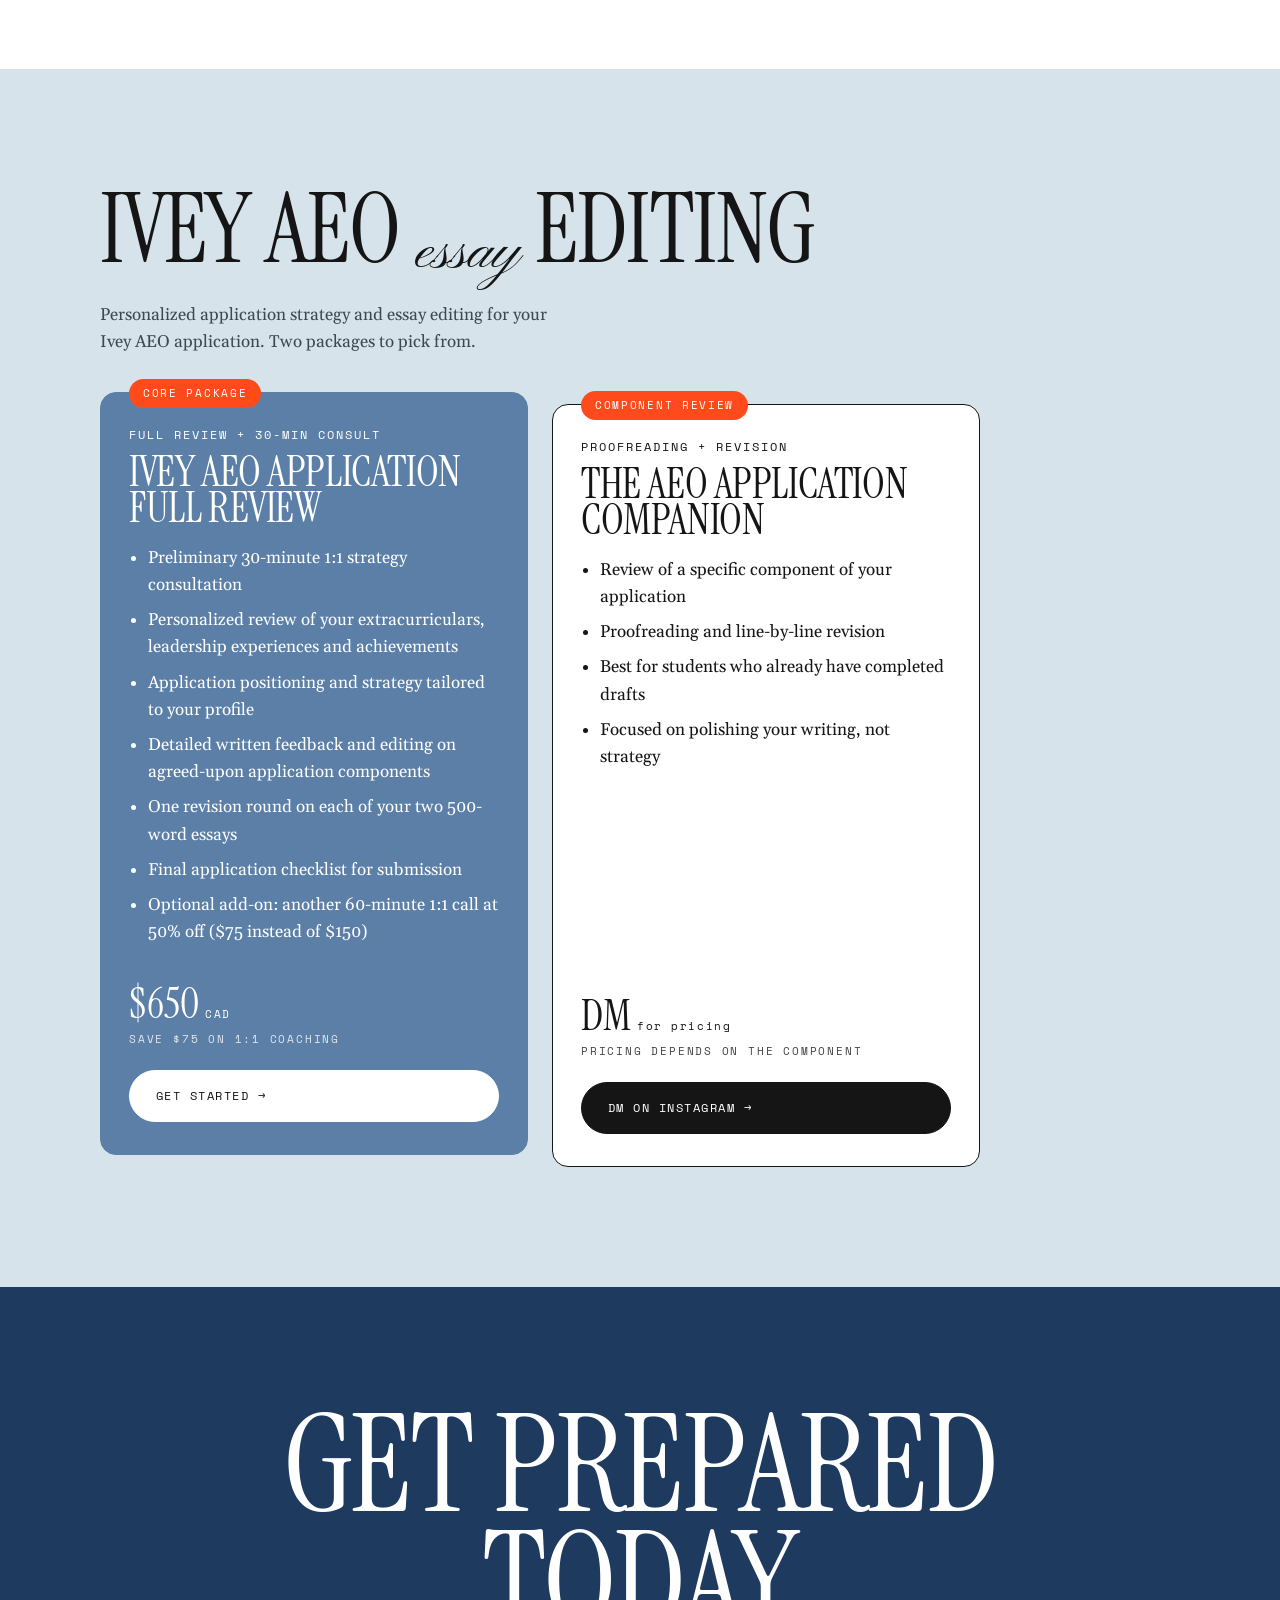
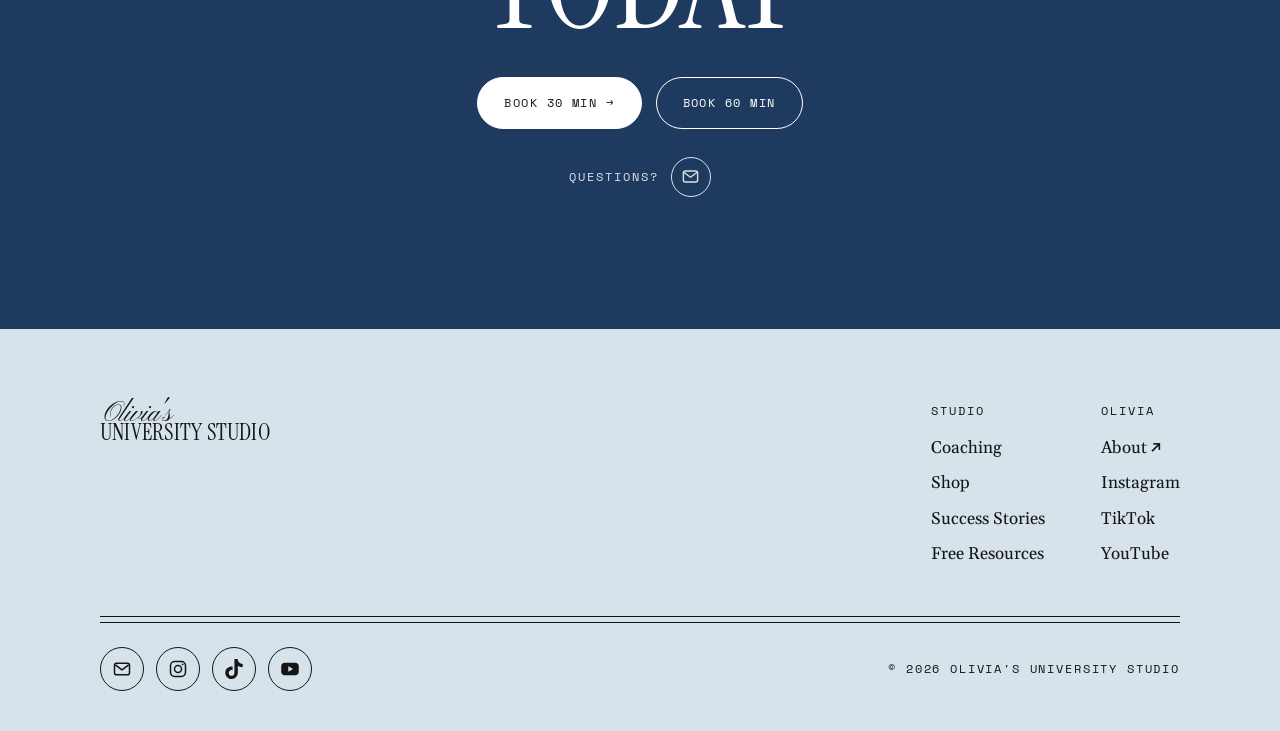
==== commit 8c9a7fdc: "Note that in-depth essay editing is charged separately from 60-min sessions Co-Authored-By: Claude O" ====
--- a/coaching.html
+++ b/coaching.html
@@ -59,11 +59,12 @@
           </article>
           <article class="price-card reveal">
             <span class="mono">60 minutes</span>
-            <p class="price">$150</p>
+            <p class="price">$150<sup>*</sup></p>
             <p>Room for a full essay review, a complete mock interview or a full application plan.</p>
             <a class="btn btn-dark" data-link="book60" href="https://calendly.com/oyong-hba2027-ivey/60-min">Book 60 min &rarr;</a>
           </article>
         </div>
+        <p class="mono fine">*Any additional in-depth essay editing is charged separately.</p>
       </div>
     </section>
 
